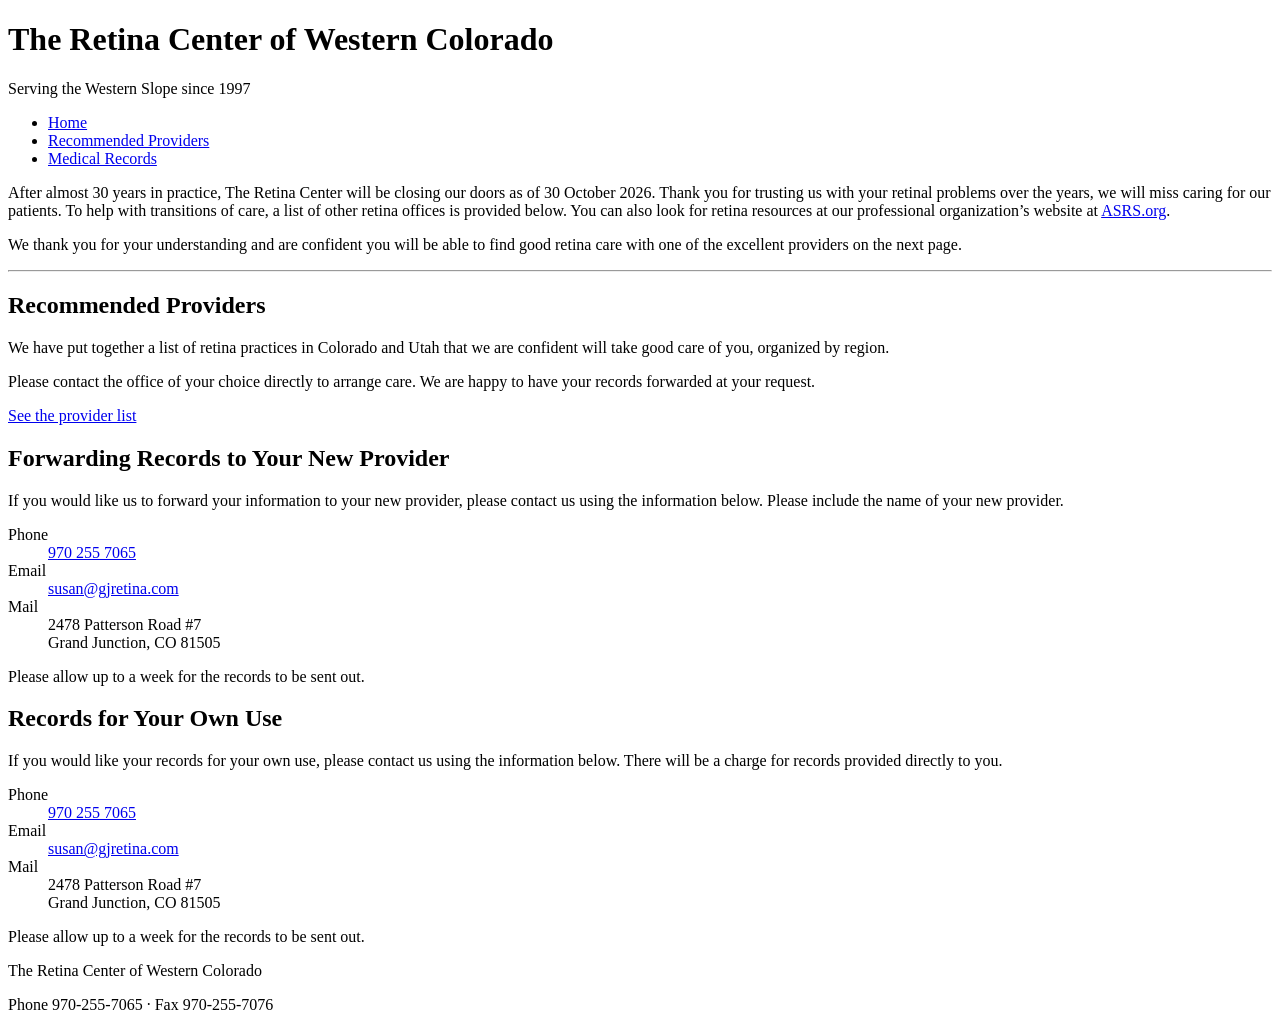
==== index.html @ fba472a3 "Merge branch 'ZingStudios:main' into main" ====
<!DOCTYPE html>
<html lang="en">
<head>
<meta charset="utf-8">
<meta name="viewport" content="width=device-width, initial-scale=1">
<title>The Retina Center of Western Colorado</title>
<meta name="description" content="The Retina Center of Western Colorado is closing. Information on recommended providers and obtaining your medical records.">
<link rel="icon" href="assets/favicon.png" sizes="192x192">
<link rel="stylesheet" href="assets/site.css">
</head>
<body>

<header class="banner" role="banner">
  <div class="banner-inner">
    <h1>The Retina Center of Western Colorado</h1>
    <p>Serving the Western Slope since 1997</p>
  </div>
</header>

<nav class="site-nav" aria-label="Main">
  <ul>
    <li><a href="index.html" aria-current="page">Home</a></li>
    <li><a href="providers.html">Recommended Providers</a></li>
    <li><a href="#records">Medical Records</a></li>
  </ul>
</nav>

<main>

  <div class="message">
    <p>After almost 30 years in practice, The Retina Center will be closing our doors as of 30 October 2026.  Thank you for trusting us with your retinal problems over the years, we will miss caring for our patients.  
To help with transitions of care, a list of other retina offices is provided below.  You can also look for retina resources at our professional organization&rsquo;s website at <a href="https://www.asrs.org">ASRS.org</a>.</p>
    <p>We thank you for your understanding and are confident you will be able to find good retina care with one of the excellent providers on the next page.</p>
  </div>

  <hr class="rule">

  <div class="cards">

    <section class="card" aria-labelledby="providers-heading">
      <h2 id="providers-heading">Recommended Providers</h2>
      <p>We have put together a list of retina practices in Colorado and Utah that we are confident will take good care of you, organized by region.</p>
      <p class="note">Please contact the office of your choice directly to arrange care. We are happy to have your records forwarded at your request.</p>
      <a class="button" href="providers.html">See the provider list</a>
    </section>

    <section class="card records" id="records" aria-labelledby="forward-heading">
      <h2 id="forward-heading">Forwarding Records to Your New Provider</h2>
      <p>If you would like us to forward your information to your new provider, please contact us using the information below. Please include the name of your new provider.</p>
      <dl class="contact">
        <dt>Phone</dt>
        <dd><a href="tel:+19702557065">970 255 7065</a></dd>

        <dt>Email</dt>
        <dd><a href="mailto:susan@gjretina.com">susan@gjretina.com</a></dd>

        <dt>Mail</dt>
        <dd>
          2478 Patterson Road #7<br>
          Grand Junction, CO 81505
        </dd>
      </dl>
      <p class="note">Please allow up to a week for the records to be sent out.</p>
    </section>

    <section class="card records" aria-labelledby="own-records-heading">
      <h2 id="own-records-heading">Records for Your Own Use</h2>
      <p>If you would like your records for your own use, please contact us using the information below. There will be a charge for records provided directly to you.</p>
      <dl class="contact">
        <dt>Phone</dt>
        <dd><a href="tel:+19702557065">970 255 7065</a></dd>

        <dt>Email</dt>
        <dd><a href="mailto:susan@gjretina.com">susan@gjretina.com</a></dd>

        <dt>Mail</dt>
        <dd>
          2478 Patterson Road #7<br>
          Grand Junction, CO 81505
        </dd>
      </dl>
      <p class="note">Please allow up to a week for the records to be sent out.</p>
    </section>

  </div>

</main>

<footer>
  <div class="footer-inner">
    <p>The Retina Center of Western Colorado</p>
    <p>Phone 970-255-7065 &middot; Fax 970-255-7076</p>
  </div>
</footer>

</body>
</html>
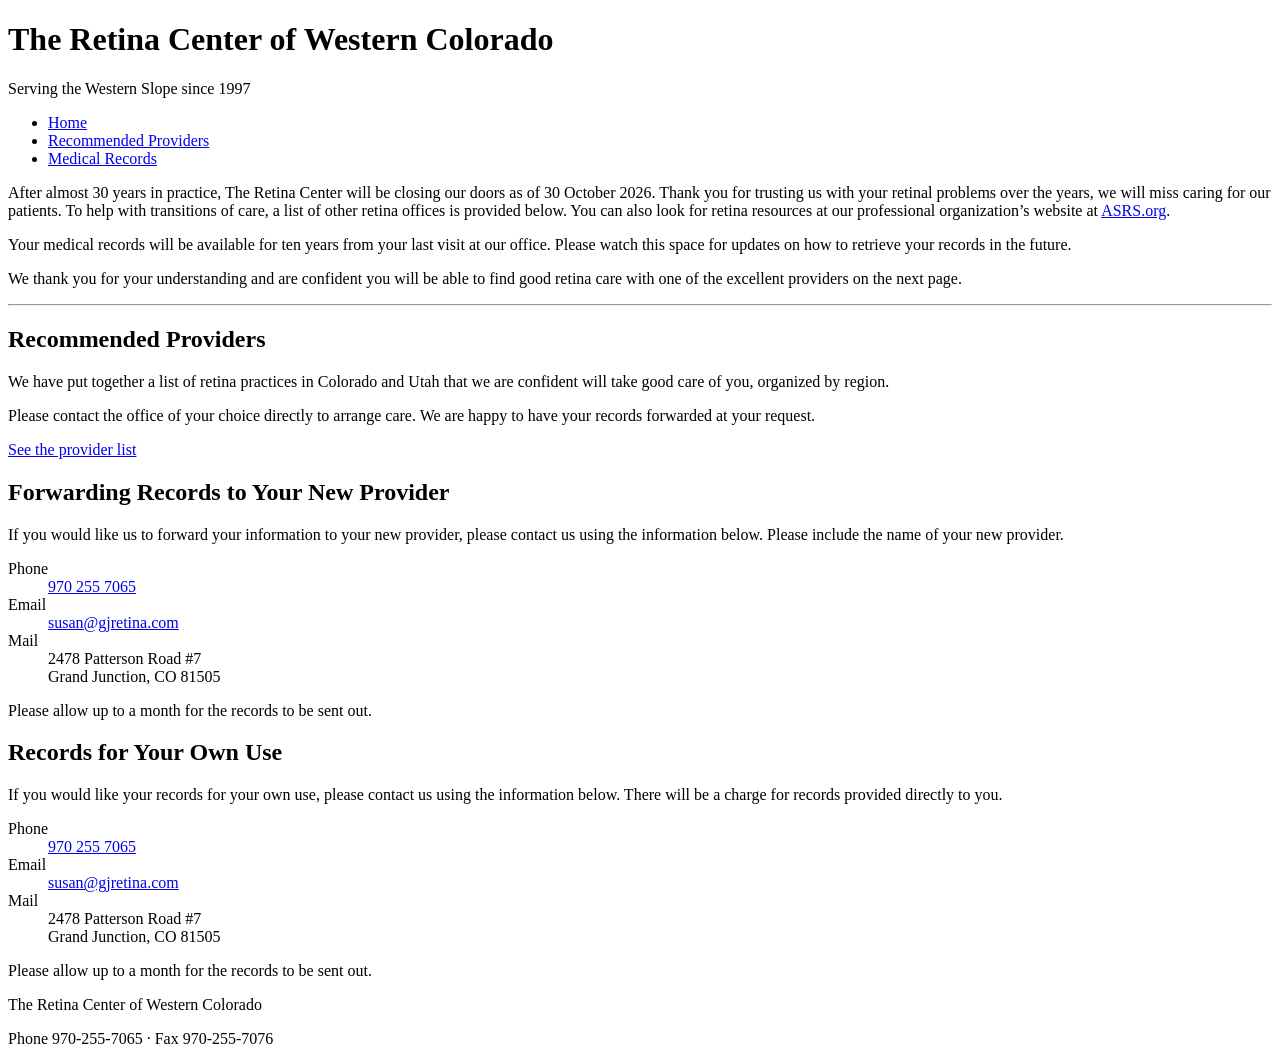
==== commit ca2d53d2: "Merge branch 'ZingStudios:main' into main" ====
--- a/index.html
+++ b/index.html
@@ -30,6 +30,7 @@
   <div class="message">
     <p>After almost 30 years in practice, The Retina Center will be closing our doors as of 30 October 2026.  Thank you for trusting us with your retinal problems over the years, we will miss caring for our patients.  
 To help with transitions of care, a list of other retina offices is provided below.  You can also look for retina resources at our professional organization&rsquo;s website at <a href="https://www.asrs.org">ASRS.org</a>.</p>
+    <p>Your medical records will be available for ten years from your last visit at our office.  Please watch this space for updates on how to retrieve your records in the future.</p>
     <p>We thank you for your understanding and are confident you will be able to find good retina care with one of the excellent providers on the next page.</p>
   </div>
 
@@ -60,7 +61,7 @@
           Grand Junction, CO 81505
         </dd>
       </dl>
-      <p class="note">Please allow up to a week for the records to be sent out.</p>
+      <p class="note">Please allow up to a month for the records to be sent out.</p>
     </section>
 
     <section class="card records" aria-labelledby="own-records-heading">
@@ -79,7 +80,7 @@
           Grand Junction, CO 81505
         </dd>
       </dl>
-      <p class="note">Please allow up to a week for the records to be sent out.</p>
+      <p class="note">Please allow up to a month for the records to be sent out.</p>
     </section>
 
   </div>
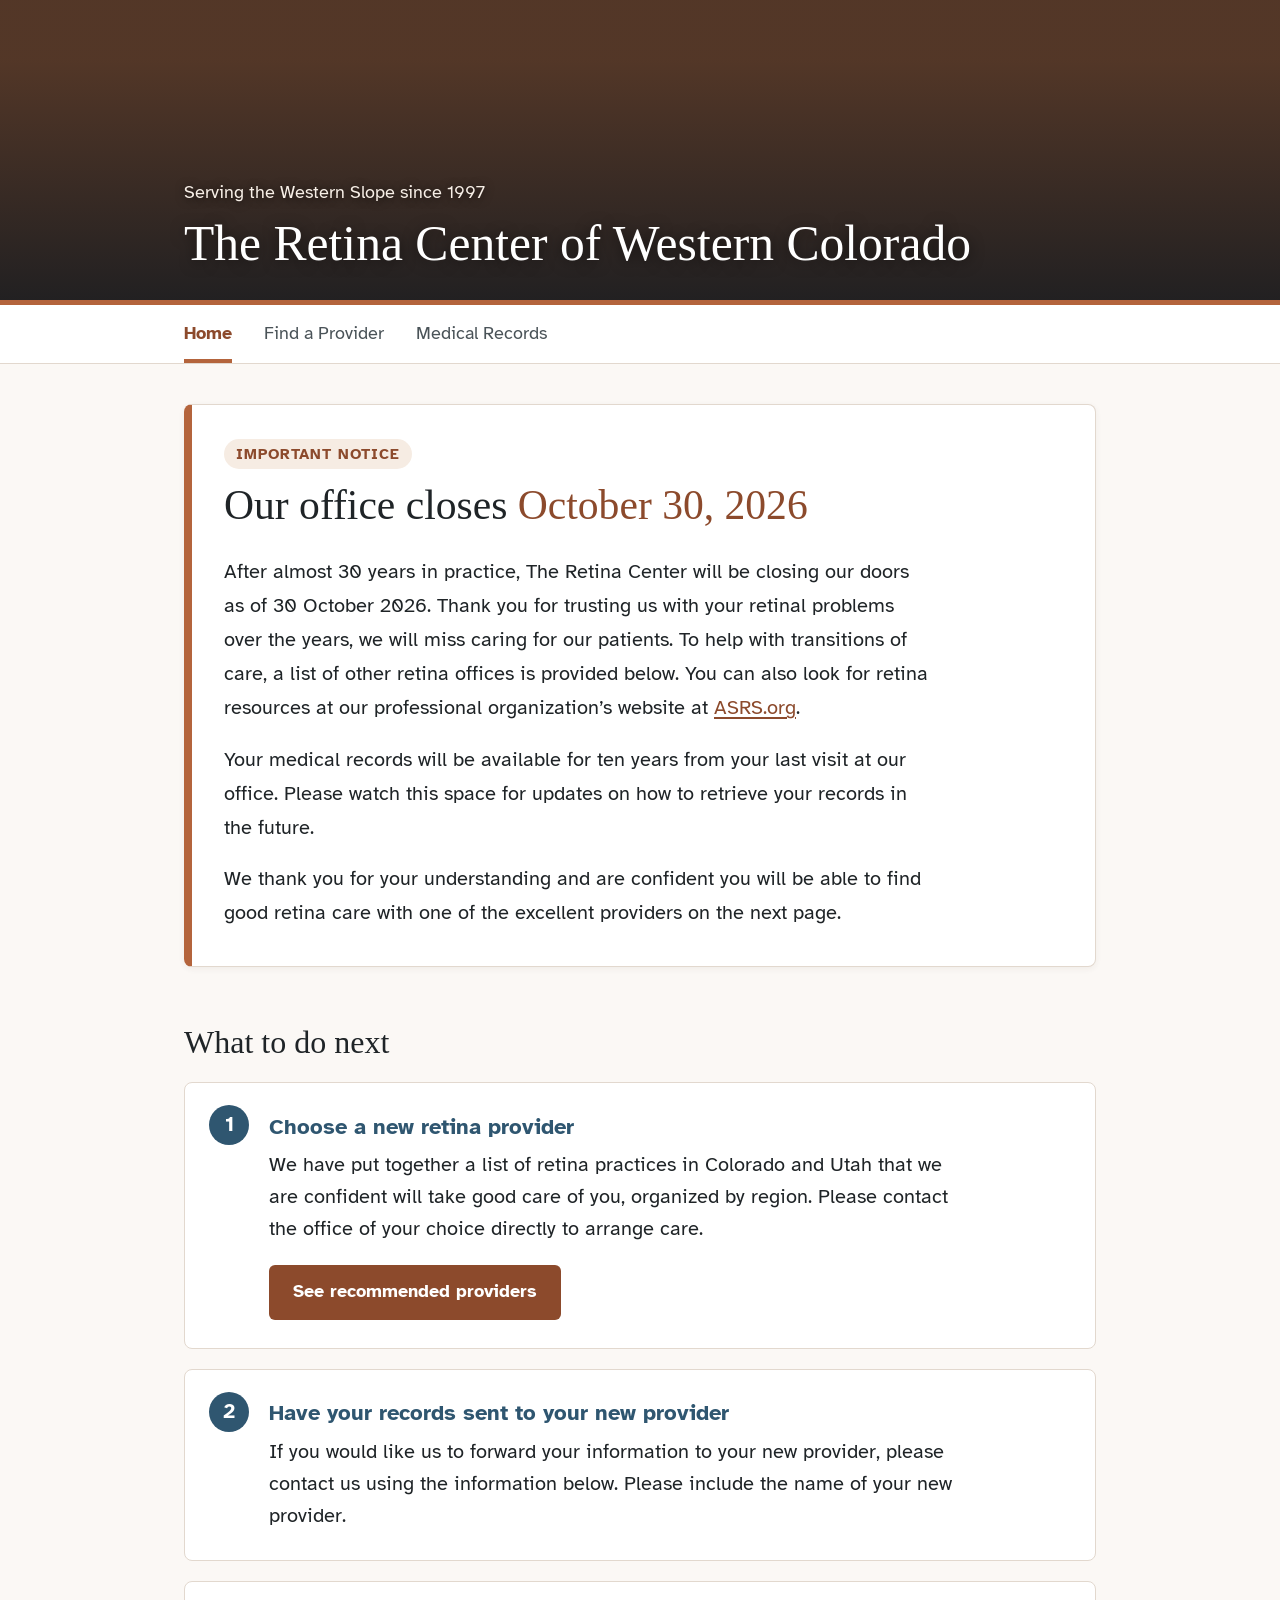
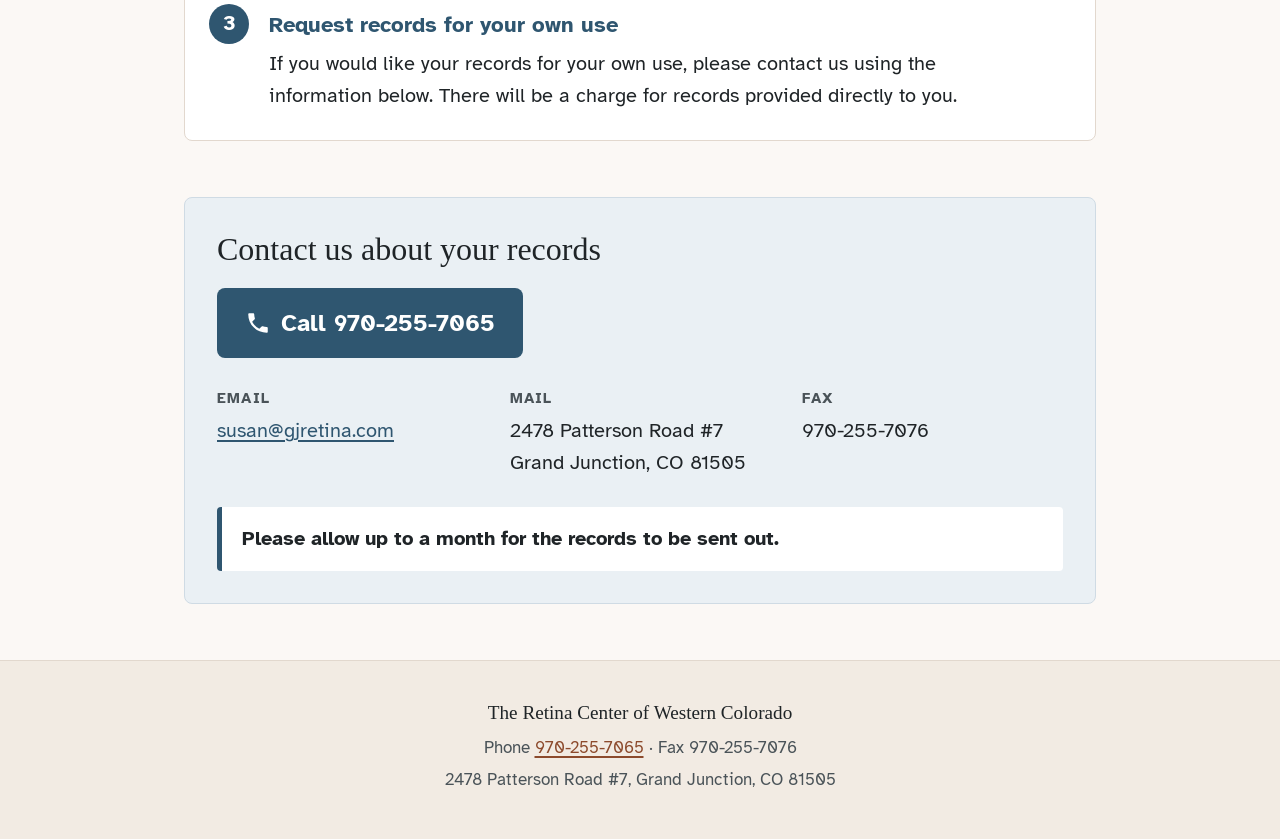
==== commit c44a6eb9: "Redesign site for low-vision readability and a clearer next-steps flow - Lead with the closing date " ====
--- a/index.html
+++ b/index.html
@@ -6,91 +6,95 @@
 <title>The Retina Center of Western Colorado</title>
 <meta name="description" content="The Retina Center of Western Colorado is closing. Information on recommended providers and obtaining your medical records.">
 <link rel="icon" href="assets/favicon.png" sizes="192x192">
+<link rel="preconnect" href="https://fonts.googleapis.com">
+<link rel="preconnect" href="https://fonts.gstatic.com" crossorigin>
+<link rel="stylesheet" href="https://fonts.googleapis.com/css2?family=Atkinson+Hyperlegible:ital,wght@0,400;0,700;1,400&display=swap">
 <link rel="stylesheet" href="assets/site.css">
 </head>
 <body>
 
+<a class="skip-link" href="#main">Skip to main content</a>
+
 <header class="banner" role="banner">
   <div class="banner-inner">
+    <p class="eyebrow">Serving the Western Slope since 1997</p>
     <h1>The Retina Center of Western Colorado</h1>
-    <p>Serving the Western Slope since 1997</p>
   </div>
 </header>
 
 <nav class="site-nav" aria-label="Main">
   <ul>
     <li><a href="index.html" aria-current="page">Home</a></li>
-    <li><a href="providers.html">Recommended Providers</a></li>
+    <li><a href="providers.html">Find a Provider</a></li>
     <li><a href="#records">Medical Records</a></li>
   </ul>
 </nav>
 
-<main>
+<main id="main">
 
-  <div class="message">
-    <p>After almost 30 years in practice, The Retina Center will be closing our doors as of 30 October 2026.  Thank you for trusting us with your retinal problems over the years, we will miss caring for our patients.  
-To help with transitions of care, a list of other retina offices is provided below.  You can also look for retina resources at our professional organization&rsquo;s website at <a href="https://www.asrs.org">ASRS.org</a>.</p>
-    <p>Your medical records will be available for ten years from your last visit at our office.  Please watch this space for updates on how to retrieve your records in the future.</p>
-    <p>We thank you for your understanding and are confident you will be able to find good retina care with one of the excellent providers on the next page.</p>
-  </div>
+  <section class="notice" aria-labelledby="notice-heading">
+    <p class="notice-label">Important notice</p>
+    <h2 id="notice-heading">Our office closes <time datetime="2026-10-30">October&nbsp;30, 2026</time></h2>
+    <div class="letter">
+      <p>After almost 30 years in practice, The Retina Center will be closing our doors as of 30 October 2026. Thank you for trusting us with your retinal problems over the years, we will miss caring for our patients. To help with transitions of care, a list of other retina offices is provided below. You can also look for retina resources at our professional organization&rsquo;s website at <a href="https://www.asrs.org">ASRS.org</a>.</p>
+      <p>Your medical records will be available for ten years from your last visit at our office. Please watch this space for updates on how to retrieve your records in the future.</p>
+      <p>We thank you for your understanding and are confident you will be able to find good retina care with one of the excellent providers on the next page.</p>
+    </div>
+  </section>
 
-  <hr class="rule">
+  <section class="next-steps" aria-labelledby="steps-heading">
+    <h2 id="steps-heading">What to do next</h2>
 
-  <div class="cards">
+    <ol class="steps">
+      <li class="step">
+        <h3>Choose a new retina provider</h3>
+        <p>We have put together a list of retina practices in Colorado and Utah that we are confident will take good care of you, organized by region. Please contact the office of your choice directly to arrange care.</p>
+        <a class="button" href="providers.html">See recommended providers</a>
+      </li>
+      <li class="step">
+        <h3>Have your records sent to your new provider</h3>
+        <p>If you would like us to forward your information to your new provider, please contact us using the information below. Please include the name of your new provider.</p>
+      </li>
+      <li class="step">
+        <h3>Request records for your own use</h3>
+        <p>If you would like your records for your own use, please contact us using the information below. There will be a charge for records provided directly to you.</p>
+      </li>
+    </ol>
+  </section>
 
-    <section class="card" aria-labelledby="providers-heading">
-      <h2 id="providers-heading">Recommended Providers</h2>
-      <p>We have put together a list of retina practices in Colorado and Utah that we are confident will take good care of you, organized by region.</p>
-      <p class="note">Please contact the office of your choice directly to arrange care. We are happy to have your records forwarded at your request.</p>
-      <a class="button" href="providers.html">See the provider list</a>
-    </section>
+  <section class="contact-panel" id="records" aria-labelledby="records-heading">
+    <h2 id="records-heading">Contact us about your records</h2>
 
-    <section class="card records" id="records" aria-labelledby="forward-heading">
-      <h2 id="forward-heading">Forwarding Records to Your New Provider</h2>
-      <p>If you would like us to forward your information to your new provider, please contact us using the information below. Please include the name of your new provider.</p>
-      <dl class="contact">
-        <dt>Phone</dt>
-        <dd><a href="tel:+19702557065">970 255 7065</a></dd>
+    <a class="call-button" href="tel:+19702557065">Call 970-255-7065</a>
 
+    <dl class="contact">
+      <div>
         <dt>Email</dt>
         <dd><a href="mailto:susan@gjretina.com">susan@gjretina.com</a></dd>
-
+      </div>
+      <div>
         <dt>Mail</dt>
         <dd>
           2478 Patterson Road #7<br>
           Grand Junction, CO 81505
         </dd>
-      </dl>
-      <p class="note">Please allow up to a month for the records to be sent out.</p>
-    </section>
+      </div>
+      <div>
+        <dt>Fax</dt>
+        <dd>970-255-7076</dd>
+      </div>
+    </dl>
 
-    <section class="card records" aria-labelledby="own-records-heading">
-      <h2 id="own-records-heading">Records for Your Own Use</h2>
-      <p>If you would like your records for your own use, please contact us using the information below. There will be a charge for records provided directly to you.</p>
-      <dl class="contact">
-        <dt>Phone</dt>
-        <dd><a href="tel:+19702557065">970 255 7065</a></dd>
-
-        <dt>Email</dt>
-        <dd><a href="mailto:susan@gjretina.com">susan@gjretina.com</a></dd>
-
-        <dt>Mail</dt>
-        <dd>
-          2478 Patterson Road #7<br>
-          Grand Junction, CO 81505
-        </dd>
-      </dl>
-      <p class="note">Please allow up to a month for the records to be sent out.</p>
-    </section>
-
-  </div>
+    <p class="callout">Please allow up to a month for the records to be sent out.</p>
+  </section>
 
 </main>
 
 <footer>
   <div class="footer-inner">
-    <p>The Retina Center of Western Colorado</p>
-    <p>Phone 970-255-7065 &middot; Fax 970-255-7076</p>
+    <p class="footer-name">The Retina Center of Western Colorado</p>
+    <p>Phone <a href="tel:+19702557065">970-255-7065</a> &middot; Fax 970-255-7076</p>
+    <p>2478 Patterson Road #7, Grand Junction, CO 81505</p>
   </div>
 </footer>
 
--- a/assets/site.css
+++ b/assets/site.css
@@ -0,0 +1,553 @@
+/*
+ * Many readers of this site have retinal disease, so legibility comes first:
+ * a low-vision typeface, a 20px base size, AA+ contrast everywhere, and
+ * large tap targets for every phone number.
+ */
+
+:root {
+  --sandstone: #b4643c;
+  --sandstone-dark: #8c4a2c;
+  --sandstone-tint: #f6ece3;
+  --sky: #2f5670;
+  --sky-tint: #eaf0f4;
+  --ink: #1f2427;
+  --muted: #4a5358;
+  --paper: #fbf8f5;
+  --card: #ffffff;
+  --line: #e2d8ce;
+  --focus: #1a5fb4;
+  --sans: "Atkinson Hyperlegible", -apple-system, BlinkMacSystemFont, "Segoe UI", Helvetica, Arial, sans-serif;
+  --serif: Georgia, "Iowan Old Style", "Times New Roman", serif;
+  --phone-icon: url("data:image/svg+xml,%3Csvg xmlns='http://www.w3.org/2000/svg' viewBox='0 0 24 24'%3E%3Cpath d='M6.6 10.8a15.1 15.1 0 0 0 6.6 6.6l2.2-2.2c.3-.3.7-.4 1-.2 1.1.4 2.3.6 3.6.6.6 0 1 .4 1 1V20c0 .6-.4 1-1 1A17 17 0 0 1 3 4c0-.6.4-1 1-1h3.5c.6 0 1 .4 1 1 0 1.3.2 2.5.6 3.6.1.3 0 .7-.2 1L6.6 10.8z'/%3E%3C/svg%3E");
+}
+
+* { box-sizing: border-box; }
+
+html { -webkit-text-size-adjust: 100%; scroll-behavior: smooth; }
+
+@media (prefers-reduced-motion: reduce) {
+  html { scroll-behavior: auto; }
+}
+
+body {
+  margin: 0;
+  background: var(--paper);
+  color: var(--ink);
+  font-family: var(--sans);
+  font-size: 1.25rem;
+  line-height: 1.6;
+}
+
+a {
+  color: var(--sandstone-dark);
+  text-decoration-thickness: 2px;
+  text-underline-offset: 3px;
+}
+
+a:hover { color: var(--ink); }
+
+:focus-visible {
+  outline: 3px solid var(--focus);
+  outline-offset: 3px;
+  border-radius: 2px;
+}
+
+.skip-link {
+  position: absolute;
+  left: 1rem;
+  top: -4rem;
+  z-index: 10;
+  padding: 0.75rem 1.25rem;
+  background: var(--ink);
+  color: #fff;
+  font-weight: 700;
+  border-radius: 0 0 6px 6px;
+}
+
+.skip-link:focus { top: 0; color: #fff; }
+
+/* ---------- Banner ---------- */
+
+.banner {
+  position: relative;
+  min-height: 300px;
+  display: flex;
+  align-items: flex-end;
+  background: #5a3a28 url("banner.jpg") center 60% / cover;
+}
+
+.banner.compact { min-height: 200px; }
+
+.banner::after {
+  content: "";
+  position: absolute;
+  inset: 0;
+  background: linear-gradient(to bottom, rgba(20, 26, 32, 0.1) 20%, rgba(20, 26, 32, 0.8) 100%);
+}
+
+.banner-inner {
+  position: relative;
+  z-index: 1;
+  width: 100%;
+  max-width: 960px;
+  margin: 0 auto;
+  padding: 2.5rem 1.5rem 1.75rem;
+  color: #fff;
+}
+
+.banner h1 {
+  margin: 0;
+  font-family: var(--serif);
+  font-size: clamp(2rem, 5vw, 3.1rem);
+  font-weight: normal;
+  line-height: 1.15;
+  text-shadow: 0 2px 14px rgba(0, 0, 0, 0.55);
+}
+
+.eyebrow {
+  margin: 0 0 0.5rem;
+  font-size: clamp(1rem, 2.4vw, 1.15rem);
+  color: #f7efe7;
+  text-shadow: 0 1px 10px rgba(0, 0, 0, 0.7);
+}
+
+.eyebrow a {
+  color: inherit;
+  text-decoration: none;
+}
+
+.eyebrow a:hover { text-decoration: underline; }
+
+/* ---------- Nav ---------- */
+
+.site-nav {
+  background: #fff;
+  border-top: 5px solid var(--sandstone);
+  border-bottom: 1px solid var(--line);
+}
+
+.site-nav ul {
+  max-width: 960px;
+  margin: 0 auto;
+  padding: 0 1.5rem;
+  list-style: none;
+  display: flex;
+  flex-wrap: wrap;
+  gap: 0 2rem;
+}
+
+.site-nav a {
+  display: inline-block;
+  padding: 0.9rem 0 0.7rem;
+  color: var(--muted);
+  font-size: 1.1rem;
+  text-decoration: none;
+  border-bottom: 4px solid transparent;
+}
+
+.site-nav a:hover { color: var(--sandstone-dark); }
+
+.site-nav a[aria-current="page"] {
+  color: var(--sandstone-dark);
+  font-weight: 700;
+  border-bottom-color: var(--sandstone);
+}
+
+/* ---------- Layout ---------- */
+
+main {
+  max-width: 960px;
+  margin: 0 auto;
+  padding: 2.5rem 1.5rem 3.5rem;
+}
+
+main > section + section { margin-top: 3.5rem; }
+
+h2 {
+  margin: 0 0 1.25rem;
+  font-family: var(--serif);
+  font-size: clamp(1.6rem, 3.6vw, 2rem);
+  font-weight: normal;
+  line-height: 1.2;
+  color: var(--ink);
+}
+
+/* ---------- Closing notice ---------- */
+
+.notice {
+  background: var(--card);
+  border: 1px solid var(--line);
+  border-left: 8px solid var(--sandstone);
+  border-radius: 8px;
+  padding: 2rem 2rem 2.25rem;
+  box-shadow: 0 2px 6px rgba(60, 45, 35, 0.06);
+}
+
+.notice-label {
+  display: inline-block;
+  margin: 0 0 0.75rem;
+  padding: 0.2rem 0.75rem;
+  background: var(--sandstone-tint);
+  color: var(--sandstone-dark);
+  font-size: 0.95rem;
+  font-weight: 700;
+  letter-spacing: 0.06em;
+  text-transform: uppercase;
+  border-radius: 999px;
+}
+
+.notice h2 {
+  font-size: clamp(1.9rem, 5vw, 2.6rem);
+  margin-bottom: 1.5rem;
+}
+
+.notice time {
+  color: var(--sandstone-dark);
+  white-space: nowrap;
+}
+
+.letter {
+  max-width: 44rem;
+  font-size: 1.25rem;
+  line-height: 1.7;
+}
+
+.letter p { margin: 0 0 1.1rem; }
+
+.letter p:last-child { margin-bottom: 0; }
+
+/* ---------- Next steps ---------- */
+
+.steps {
+  list-style: none;
+  margin: 0;
+  padding: 0;
+  counter-reset: step;
+  display: grid;
+  gap: 1.25rem;
+}
+
+.step {
+  position: relative;
+  counter-increment: step;
+  background: var(--card);
+  border: 1px solid var(--line);
+  border-radius: 8px;
+  padding: 1.5rem 1.75rem 1.75rem 5.25rem;
+}
+
+.step::before {
+  content: counter(step);
+  position: absolute;
+  left: 1.5rem;
+  top: 1.4rem;
+  width: 2.5rem;
+  height: 2.5rem;
+  display: grid;
+  place-items: center;
+  background: var(--sky);
+  color: #fff;
+  font-size: 1.3rem;
+  font-weight: 700;
+  border-radius: 50%;
+}
+
+.step h3 {
+  margin: 0.3rem 0 0.5rem;
+  font-size: 1.4rem;
+  line-height: 1.3;
+  color: var(--sky);
+}
+
+.step p {
+  margin: 0;
+  max-width: 44rem;
+}
+
+.button {
+  display: inline-block;
+  margin-top: 1.25rem;
+  padding: 0.8rem 1.5rem;
+  background: var(--sandstone-dark);
+  color: #fff;
+  font-size: 1.15rem;
+  font-weight: 700;
+  text-decoration: none;
+  border-radius: 6px;
+}
+
+.button:hover {
+  background: var(--ink);
+  color: #fff;
+}
+
+/* ---------- Contact panel ---------- */
+
+.contact-panel {
+  background: var(--sky-tint);
+  border: 1px solid #cfdbe4;
+  border-radius: 8px;
+  padding: 2rem;
+  scroll-margin-top: 1rem;
+}
+
+.call-button,
+.phone {
+  display: inline-flex;
+  align-items: center;
+  gap: 0.6rem;
+  font-weight: 700;
+  text-decoration: none;
+  white-space: nowrap;
+}
+
+.call-button::before,
+.phone::before {
+  content: "";
+  flex: none;
+  width: 1.1em;
+  height: 1.1em;
+  background: currentColor;
+  -webkit-mask: var(--phone-icon) center / contain no-repeat;
+  mask: var(--phone-icon) center / contain no-repeat;
+}
+
+.call-button {
+  padding: 1rem 1.75rem;
+  background: var(--sky);
+  color: #fff;
+  font-size: 1.5rem;
+  border-radius: 8px;
+}
+
+.call-button:hover { background: var(--ink); color: #fff; }
+
+.contact {
+  display: grid;
+  grid-template-columns: repeat(auto-fit, minmax(14rem, 1fr));
+  gap: 1.25rem 2rem;
+  margin: 1.75rem 0 0;
+}
+
+.contact dt {
+  font-size: 0.95rem;
+  font-weight: 700;
+  letter-spacing: 0.08em;
+  text-transform: uppercase;
+  color: var(--muted);
+}
+
+.contact dd {
+  margin: 0.25rem 0 0;
+  overflow-wrap: anywhere;
+}
+
+.contact a { color: var(--sky); }
+
+.callout {
+  margin: 1.75rem 0 0;
+  padding: 1rem 1.25rem;
+  background: #fff;
+  border-left: 5px solid var(--sky);
+  border-radius: 4px;
+  font-weight: 700;
+}
+
+/* ---------- Providers page ---------- */
+
+main.wide { max-width: 1040px; }
+
+.intro {
+  max-width: 44rem;
+  margin: 0 0 2rem;
+  font-size: 1.3rem;
+  line-height: 1.7;
+}
+
+.intro p { margin: 0; }
+
+.jump {
+  background: var(--card);
+  border: 1px solid var(--line);
+  border-radius: 8px;
+  padding: 1.25rem 1.5rem 1.5rem;
+  margin: 0 0 3rem;
+}
+
+.jump-label {
+  margin: 0.75rem 0 0.5rem;
+  font-size: 0.95rem;
+  font-weight: 700;
+  letter-spacing: 0.08em;
+  text-transform: uppercase;
+  color: var(--muted);
+}
+
+.jump-label:first-child { margin-top: 0; }
+
+.jump ul {
+  list-style: none;
+  margin: 0;
+  padding: 0;
+  display: flex;
+  flex-wrap: wrap;
+  gap: 0.6rem;
+}
+
+.jump a {
+  display: inline-block;
+  padding: 0.45rem 1rem;
+  background: var(--sandstone-tint);
+  color: var(--sandstone-dark);
+  font-size: 1.05rem;
+  text-decoration: none;
+  border-radius: 999px;
+}
+
+.jump a:hover { background: var(--sandstone-dark); color: #fff; }
+
+.provider-region { margin: 0 0 3.5rem; }
+
+.provider-region h2 {
+  padding-bottom: 0.6rem;
+  border-bottom: 3px solid var(--sandstone);
+  margin-bottom: 1.75rem;
+}
+
+.city-group {
+  margin: 0 0 2.25rem;
+  scroll-margin-top: 1rem;
+}
+
+.city-group h3 {
+  margin: 0 0 0.75rem;
+  font-size: 1.35rem;
+  color: var(--sky);
+}
+
+.group-note {
+  display: inline-block;
+  margin: 0 0 0.85rem;
+  padding: 0.3rem 0.85rem;
+  background: #fff4d6;
+  border: 1px solid #e8d18f;
+  border-radius: 4px;
+  font-size: 1.05rem;
+  color: #5c4a12;
+}
+
+.practice-list {
+  list-style: none;
+  margin: 0;
+  padding: 0;
+  background: var(--card);
+  border: 1px solid var(--line);
+  border-radius: 8px;
+}
+
+.practice-list li {
+  display: flex;
+  flex-wrap: wrap;
+  align-items: center;
+  justify-content: space-between;
+  gap: 0.75rem 1.5rem;
+  padding: 1rem 1.25rem;
+}
+
+.practice-list li + li { border-top: 1px solid var(--line); }
+
+.practice { flex: 1 1 18rem; }
+
+.practice .name {
+  display: block;
+  font-size: 1.25rem;
+  font-weight: 700;
+  line-height: 1.3;
+}
+
+.entry-note {
+  display: block;
+  margin-top: 0.3rem;
+  font-size: 1.05rem;
+  color: var(--muted);
+  font-style: italic;
+}
+
+.phone {
+  padding: 0.6rem 1.1rem;
+  background: var(--sandstone-tint);
+  color: var(--sandstone-dark);
+  font-size: 1.15rem;
+  border-radius: 6px;
+}
+
+.phone:hover { background: var(--sandstone-dark); color: #fff; }
+
+.disclaimer {
+  margin: 0 0 1.5rem;
+  padding-top: 1.5rem;
+  border-top: 1px solid var(--line);
+  font-size: 1.05rem;
+  color: var(--muted);
+}
+
+.back { margin: 0; }
+
+/* ---------- Footer ---------- */
+
+footer {
+  border-top: 1px solid var(--line);
+  background: #f2ebe3;
+}
+
+.footer-inner {
+  max-width: 960px;
+  margin: 0 auto;
+  padding: 2rem 1.5rem 2.5rem;
+  font-size: 1.05rem;
+  color: var(--muted);
+  text-align: center;
+}
+
+.footer-inner p { margin: 0.35rem 0; }
+
+.footer-name {
+  font-family: var(--serif);
+  font-size: 1.2rem;
+  color: var(--ink);
+}
+
+/* ---------- Small screens ---------- */
+
+@media (max-width: 600px) {
+  body { font-size: 1.15rem; }
+  .banner { min-height: 220px; }
+  .banner.compact { min-height: 160px; }
+  .banner-inner { padding: 2rem 1rem 1.25rem; }
+  .site-nav ul { padding: 0 1rem; gap: 0 1.25rem; }
+  .site-nav a { font-size: 1rem; }
+  main { padding: 1.75rem 1rem 2.5rem; }
+  .notice, .contact-panel { padding: 1.5rem 1.25rem; }
+  .step { padding: 1.25rem 1.25rem 1.5rem 4.25rem; }
+  .step::before { left: 1rem; top: 1.15rem; width: 2.25rem; height: 2.25rem; }
+  .call-button { display: flex; justify-content: center; font-size: 1.3rem; }
+  .practice-list li { padding: 1rem; }
+  .phone { width: 100%; justify-content: center; }
+}
+
+/* ---------- Print: a clean copy of the provider list ---------- */
+
+@media print {
+  body { background: #fff; font-size: 12pt; }
+  .skip-link, .site-nav, .jump, .back, .button { display: none; }
+  .banner { min-height: 0; background: none; color: #000; }
+  .banner::after { display: none; }
+  .banner-inner { color: #000; padding: 0 0 1rem; }
+  .banner h1, .eyebrow { color: #000; text-shadow: none; }
+  main { padding: 0; }
+  .notice, .step, .contact-panel, .practice-list { box-shadow: none; border-color: #999; }
+  .city-group { break-inside: avoid; }
+  .phone, .call-button { background: none; color: #000; padding: 0; }
+  .phone::before, .call-button::before { display: none; }
+  a { color: #000; text-decoration: none; }
+}
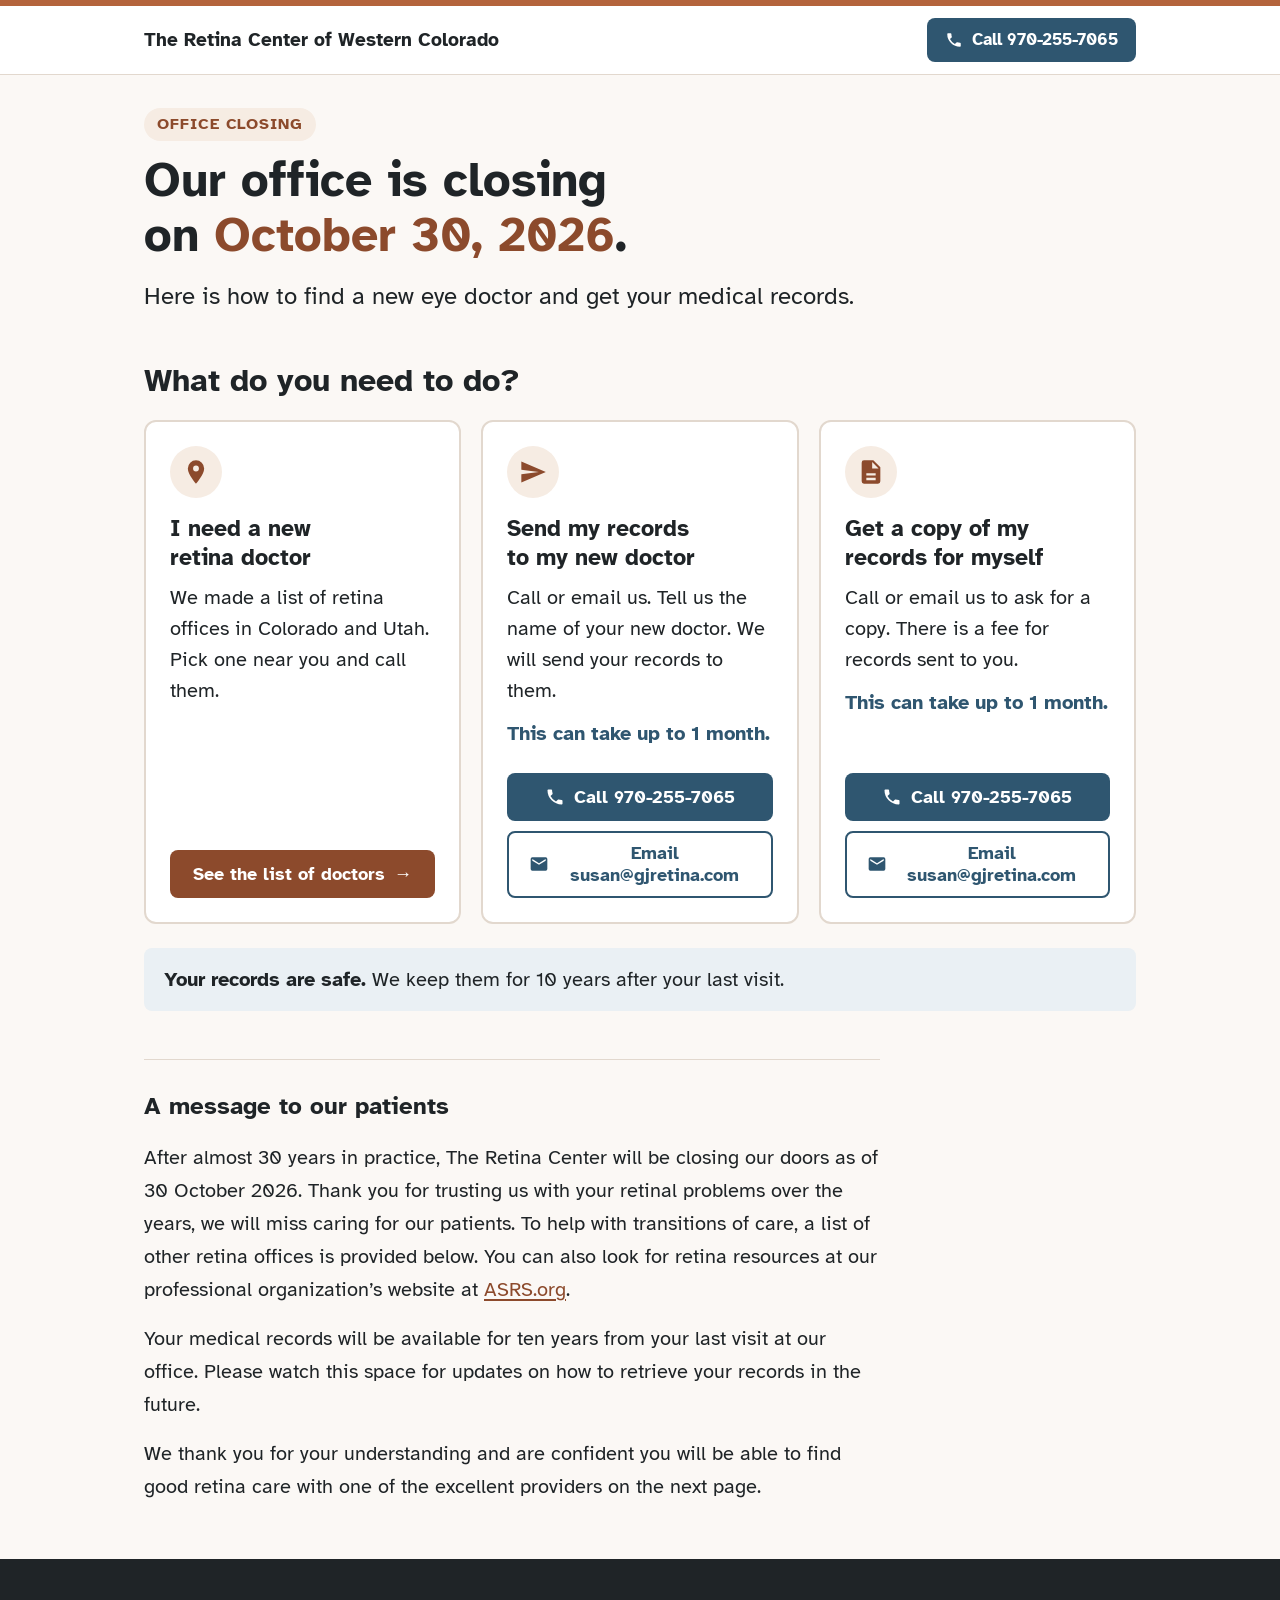
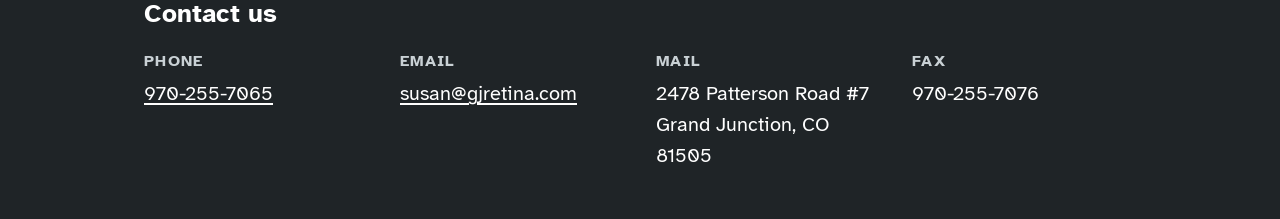
==== commit d2c787ae: "Simplify site for plain-language reading and fewer steps - Replace the photo banner with a slim head" ====
--- a/index.html
+++ b/index.html
@@ -4,7 +4,7 @@
 <meta charset="utf-8">
 <meta name="viewport" content="width=device-width, initial-scale=1">
 <title>The Retina Center of Western Colorado</title>
-<meta name="description" content="The Retina Center of Western Colorado is closing. Information on recommended providers and obtaining your medical records.">
+<meta name="description" content="The Retina Center of Western Colorado is closing on October 30, 2026. Find a new retina doctor and get your medical records.">
 <link rel="icon" href="assets/favicon.png" sizes="192x192">
 <link rel="preconnect" href="https://fonts.googleapis.com">
 <link rel="preconnect" href="https://fonts.gstatic.com" crossorigin>
@@ -15,86 +15,98 @@
 
 <a class="skip-link" href="#main">Skip to main content</a>
 
-<header class="banner" role="banner">
-  <div class="banner-inner">
-    <p class="eyebrow">Serving the Western Slope since 1997</p>
-    <h1>The Retina Center of Western Colorado</h1>
+<header class="site-header">
+  <div class="header-inner">
+    <a class="site-name" href="index.html">The Retina Center of Western&nbsp;Colorado</a>
+    <a class="btn btn-call btn-small" href="tel:+19702557065">Call 970-255-7065</a>
   </div>
 </header>
 
-<nav class="site-nav" aria-label="Main">
-  <ul>
-    <li><a href="index.html" aria-current="page">Home</a></li>
-    <li><a href="providers.html">Find a Provider</a></li>
-    <li><a href="#records">Medical Records</a></li>
-  </ul>
-</nav>
-
 <main id="main">
 
-  <section class="notice" aria-labelledby="notice-heading">
-    <p class="notice-label">Important notice</p>
-    <h2 id="notice-heading">Our office closes <time datetime="2026-10-30">October&nbsp;30, 2026</time></h2>
-    <div class="letter">
-      <p>After almost 30 years in practice, The Retina Center will be closing our doors as of 30 October 2026. Thank you for trusting us with your retinal problems over the years, we will miss caring for our patients. To help with transitions of care, a list of other retina offices is provided below. You can also look for retina resources at our professional organization&rsquo;s website at <a href="https://www.asrs.org">ASRS.org</a>.</p>
-      <p>Your medical records will be available for ten years from your last visit at our office. Please watch this space for updates on how to retrieve your records in the future.</p>
-      <p>We thank you for your understanding and are confident you will be able to find good retina care with one of the excellent providers on the next page.</p>
-    </div>
+  <section class="hero" aria-labelledby="hero-heading">
+    <p class="tag">Office closing</p>
+    <h1 id="hero-heading">Our office is closing on <span class="date">October&nbsp;30, 2026</span>.</h1>
+    <p class="lede">Here is how to find a new eye doctor and get your medical records.</p>
   </section>
 
-  <section class="next-steps" aria-labelledby="steps-heading">
-    <h2 id="steps-heading">What to do next</h2>
+  <section aria-labelledby="tasks-heading">
+    <h2 id="tasks-heading">What do you need to do?</h2>
 
-    <ol class="steps">
-      <li class="step">
-        <h3>Choose a new retina provider</h3>
-        <p>We have put together a list of retina practices in Colorado and Utah that we are confident will take good care of you, organized by region. Please contact the office of your choice directly to arrange care.</p>
-        <a class="button" href="providers.html">See recommended providers</a>
-      </li>
-      <li class="step">
-        <h3>Have your records sent to your new provider</h3>
-        <p>If you would like us to forward your information to your new provider, please contact us using the information below. Please include the name of your new provider.</p>
-      </li>
-      <li class="step">
-        <h3>Request records for your own use</h3>
-        <p>If you would like your records for your own use, please contact us using the information below. There will be a charge for records provided directly to you.</p>
-      </li>
-    </ol>
+    <div class="tiles">
+
+      <article class="tile">
+        <div class="tile-icon" aria-hidden="true">
+          <svg viewBox="0 0 24 24"><path d="M12 2a7 7 0 0 0-7 7c0 5.2 7 13 7 13s7-7.8 7-13a7 7 0 0 0-7-7zm0 9.5A2.5 2.5 0 1 1 12 6.5a2.5 2.5 0 0 1 0 5z"/></svg>
+        </div>
+        <h3>I need a new retina doctor</h3>
+        <p>We made a list of retina offices in Colorado and Utah. Pick one near you and call them.</p>
+        <div class="tile-actions">
+          <a class="btn btn-primary" href="providers.html">See the list of doctors</a>
+        </div>
+      </article>
+
+      <article class="tile">
+        <div class="tile-icon" aria-hidden="true">
+          <svg viewBox="0 0 24 24"><path d="M2 21l21-9L2 3v7l15 2-15 2z"/></svg>
+        </div>
+        <h3>Send my records to my new doctor</h3>
+        <p>Call or email us. Tell us the name of your new doctor. We will send your records to them.</p>
+        <p class="tile-note">This can take up to 1&nbsp;month.</p>
+        <div class="tile-actions">
+          <a class="btn btn-call" href="tel:+19702557065">Call 970-255-7065</a>
+          <a class="btn btn-email" href="mailto:susan@gjretina.com">Email susan@gjretina.com</a>
+        </div>
+      </article>
+
+      <article class="tile">
+        <div class="tile-icon" aria-hidden="true">
+          <svg viewBox="0 0 24 24"><path d="M14 2H6a2 2 0 0 0-2 2v16a2 2 0 0 0 2 2h12a2 2 0 0 0 2-2V8zm-1 7V3.5L18.5 9zM8 13h8v2H8zm0 4h8v2H8z"/></svg>
+        </div>
+        <h3>Get a copy of my records for myself</h3>
+        <p>Call or email us to ask for a copy. There is a fee for records sent to you.</p>
+        <p class="tile-note">This can take up to 1&nbsp;month.</p>
+        <div class="tile-actions">
+          <a class="btn btn-call" href="tel:+19702557065">Call 970-255-7065</a>
+          <a class="btn btn-email" href="mailto:susan@gjretina.com">Email susan@gjretina.com</a>
+        </div>
+      </article>
+
+    </div>
+
+    <p class="records-fact"><strong>Your records are safe.</strong> We keep them for 10 years after your last visit.</p>
   </section>
 
-  <section class="contact-panel" id="records" aria-labelledby="records-heading">
-    <h2 id="records-heading">Contact us about your records</h2>
+  <section class="letter" aria-labelledby="letter-heading">
+    <h2 id="letter-heading">A message to our patients</h2>
+    <p>After almost 30 years in practice, The Retina Center will be closing our doors as of 30 October 2026. Thank you for trusting us with your retinal problems over the years, we will miss caring for our patients. To help with transitions of care, a list of other retina offices is provided below. You can also look for retina resources at our professional organization&rsquo;s website at <a href="https://www.asrs.org">ASRS.org</a>.</p>
+    <p>Your medical records will be available for ten years from your last visit at our office. Please watch this space for updates on how to retrieve your records in the future.</p>
+    <p>We thank you for your understanding and are confident you will be able to find good retina care with one of the excellent providers on the next page.</p>
+  </section>
 
-    <a class="call-button" href="tel:+19702557065">Call 970-255-7065</a>
+</main>
 
+<footer class="site-footer" id="contact">
+  <div class="footer-inner">
+    <h2>Contact us</h2>
     <dl class="contact">
+      <div>
+        <dt>Phone</dt>
+        <dd><a href="tel:+19702557065">970-255-7065</a></dd>
+      </div>
       <div>
         <dt>Email</dt>
         <dd><a href="mailto:susan@gjretina.com">susan@gjretina.com</a></dd>
       </div>
       <div>
         <dt>Mail</dt>
-        <dd>
-          2478 Patterson Road #7<br>
-          Grand Junction, CO 81505
-        </dd>
+        <dd>2478 Patterson Road #7<br>Grand Junction, CO 81505</dd>
       </div>
       <div>
         <dt>Fax</dt>
         <dd>970-255-7076</dd>
       </div>
     </dl>
-
-    <p class="callout">Please allow up to a month for the records to be sent out.</p>
-  </section>
-
-</main>
-
-<footer>
-  <div class="footer-inner">
-    <p class="footer-name">The Retina Center of Western Colorado</p>
-    <p>Phone <a href="tel:+19702557065">970-255-7065</a> &middot; Fax 970-255-7076</p>
-    <p>2478 Patterson Road #7, Grand Junction, CO 81505</p>
   </div>
 </footer>
 
--- a/assets/site.css
+++ b/assets/site.css
@@ -17,8 +17,8 @@
   --line: #e2d8ce;
   --focus: #1a5fb4;
   --sans: "Atkinson Hyperlegible", -apple-system, BlinkMacSystemFont, "Segoe UI", Helvetica, Arial, sans-serif;
-  --serif: Georgia, "Iowan Old Style", "Times New Roman", serif;
-  --phone-icon: url("data:image/svg+xml,%3Csvg xmlns='http://www.w3.org/2000/svg' viewBox='0 0 24 24'%3E%3Cpath d='M6.6 10.8a15.1 15.1 0 0 0 6.6 6.6l2.2-2.2c.3-.3.7-.4 1-.2 1.1.4 2.3.6 3.6.6.6 0 1 .4 1 1V20c0 .6-.4 1-1 1A17 17 0 0 1 3 4c0-.6.4-1 1-1h3.5c.6 0 1 .4 1 1 0 1.3.2 2.5.6 3.6.1.3 0 .7-.2 1L6.6 10.8z'/%3E%3C/svg%3E");
+  --icon-phone: url("data:image/svg+xml,%3Csvg xmlns='http://www.w3.org/2000/svg' viewBox='0 0 24 24'%3E%3Cpath d='M6.6 10.8a15.1 15.1 0 0 0 6.6 6.6l2.2-2.2c.3-.3.7-.4 1-.2 1.1.4 2.3.6 3.6.6.6 0 1 .4 1 1V20c0 .6-.4 1-1 1A17 17 0 0 1 3 4c0-.6.4-1 1-1h3.5c.6 0 1 .4 1 1 0 1.3.2 2.5.6 3.6.1.3 0 .7-.2 1L6.6 10.8z'/%3E%3C/svg%3E");
+  --icon-mail: url("data:image/svg+xml,%3Csvg xmlns='http://www.w3.org/2000/svg' viewBox='0 0 24 24'%3E%3Cpath d='M20 4H4a2 2 0 0 0-2 2v12a2 2 0 0 0 2 2h16a2 2 0 0 0 2-2V6a2 2 0 0 0-2-2zm0 4-8 5-8-5V6l8 5 8-5z'/%3E%3C/svg%3E");
 }
 
 * { box-sizing: border-box; }
@@ -35,8 +35,10 @@
   color: var(--ink);
   font-family: var(--sans);
   font-size: 1.25rem;
-  line-height: 1.6;
-}
+  line-height: 1.55;
+}
+
+h1, h2, h3 { text-wrap: balance; }
 
 a {
   color: var(--sandstone-dark);
@@ -66,374 +68,300 @@
 
 .skip-link:focus { top: 0; color: #fff; }
 
-/* ---------- Banner ---------- */
-
-.banner {
-  position: relative;
-  min-height: 300px;
-  display: flex;
-  align-items: flex-end;
-  background: #5a3a28 url("banner.jpg") center 60% / cover;
-}
-
-.banner.compact { min-height: 200px; }
-
-.banner::after {
-  content: "";
-  position: absolute;
-  inset: 0;
-  background: linear-gradient(to bottom, rgba(20, 26, 32, 0.1) 20%, rgba(20, 26, 32, 0.8) 100%);
-}
-
-.banner-inner {
-  position: relative;
-  z-index: 1;
-  width: 100%;
-  max-width: 960px;
-  margin: 0 auto;
-  padding: 2.5rem 1.5rem 1.75rem;
-  color: #fff;
-}
-
-.banner h1 {
-  margin: 0;
-  font-family: var(--serif);
-  font-size: clamp(2rem, 5vw, 3.1rem);
-  font-weight: normal;
-  line-height: 1.15;
-  text-shadow: 0 2px 14px rgba(0, 0, 0, 0.55);
-}
-
-.eyebrow {
-  margin: 0 0 0.5rem;
-  font-size: clamp(1rem, 2.4vw, 1.15rem);
-  color: #f7efe7;
-  text-shadow: 0 1px 10px rgba(0, 0, 0, 0.7);
-}
-
-.eyebrow a {
-  color: inherit;
-  text-decoration: none;
-}
-
-.eyebrow a:hover { text-decoration: underline; }
-
-/* ---------- Nav ---------- */
-
-.site-nav {
-  background: #fff;
-  border-top: 5px solid var(--sandstone);
-  border-bottom: 1px solid var(--line);
-}
-
-.site-nav ul {
-  max-width: 960px;
-  margin: 0 auto;
-  padding: 0 1.5rem;
-  list-style: none;
-  display: flex;
-  flex-wrap: wrap;
-  gap: 0 2rem;
-}
-
-.site-nav a {
-  display: inline-block;
-  padding: 0.9rem 0 0.7rem;
-  color: var(--muted);
-  font-size: 1.1rem;
-  text-decoration: none;
-  border-bottom: 4px solid transparent;
-}
-
-.site-nav a:hover { color: var(--sandstone-dark); }
-
-.site-nav a[aria-current="page"] {
-  color: var(--sandstone-dark);
-  font-weight: 700;
-  border-bottom-color: var(--sandstone);
-}
-
-/* ---------- Layout ---------- */
-
-main {
-  max-width: 960px;
-  margin: 0 auto;
-  padding: 2.5rem 1.5rem 3.5rem;
-}
-
-main > section + section { margin-top: 3.5rem; }
-
-h2 {
-  margin: 0 0 1.25rem;
-  font-family: var(--serif);
-  font-size: clamp(1.6rem, 3.6vw, 2rem);
-  font-weight: normal;
-  line-height: 1.2;
-  color: var(--ink);
-}
-
-/* ---------- Closing notice ---------- */
-
-.notice {
-  background: var(--card);
-  border: 1px solid var(--line);
-  border-left: 8px solid var(--sandstone);
-  border-radius: 8px;
-  padding: 2rem 2rem 2.25rem;
-  box-shadow: 0 2px 6px rgba(60, 45, 35, 0.06);
-}
-
-.notice-label {
-  display: inline-block;
-  margin: 0 0 0.75rem;
-  padding: 0.2rem 0.75rem;
-  background: var(--sandstone-tint);
-  color: var(--sandstone-dark);
-  font-size: 0.95rem;
-  font-weight: 700;
-  letter-spacing: 0.06em;
-  text-transform: uppercase;
-  border-radius: 999px;
-}
-
-.notice h2 {
-  font-size: clamp(1.9rem, 5vw, 2.6rem);
-  margin-bottom: 1.5rem;
-}
-
-.notice time {
-  color: var(--sandstone-dark);
-  white-space: nowrap;
-}
-
-.letter {
-  max-width: 44rem;
-  font-size: 1.25rem;
-  line-height: 1.7;
-}
-
-.letter p { margin: 0 0 1.1rem; }
-
-.letter p:last-child { margin-bottom: 0; }
-
-/* ---------- Next steps ---------- */
-
-.steps {
-  list-style: none;
-  margin: 0;
-  padding: 0;
-  counter-reset: step;
-  display: grid;
-  gap: 1.25rem;
-}
-
-.step {
-  position: relative;
-  counter-increment: step;
-  background: var(--card);
-  border: 1px solid var(--line);
-  border-radius: 8px;
-  padding: 1.5rem 1.75rem 1.75rem 5.25rem;
-}
-
-.step::before {
-  content: counter(step);
-  position: absolute;
-  left: 1.5rem;
-  top: 1.4rem;
-  width: 2.5rem;
-  height: 2.5rem;
-  display: grid;
-  place-items: center;
-  background: var(--sky);
-  color: #fff;
-  font-size: 1.3rem;
-  font-weight: 700;
-  border-radius: 50%;
-}
-
-.step h3 {
-  margin: 0.3rem 0 0.5rem;
-  font-size: 1.4rem;
-  line-height: 1.3;
-  color: var(--sky);
-}
-
-.step p {
-  margin: 0;
-  max-width: 44rem;
-}
-
-.button {
-  display: inline-block;
-  margin-top: 1.25rem;
-  padding: 0.8rem 1.5rem;
-  background: var(--sandstone-dark);
-  color: #fff;
-  font-size: 1.15rem;
-  font-weight: 700;
-  text-decoration: none;
-  border-radius: 6px;
-}
-
-.button:hover {
-  background: var(--ink);
-  color: #fff;
-}
-
-/* ---------- Contact panel ---------- */
-
-.contact-panel {
-  background: var(--sky-tint);
-  border: 1px solid #cfdbe4;
-  border-radius: 8px;
-  padding: 2rem;
-  scroll-margin-top: 1rem;
-}
-
-.call-button,
-.phone {
+/* ---------- Buttons ---------- */
+
+.btn {
   display: inline-flex;
   align-items: center;
-  gap: 0.6rem;
-  font-weight: 700;
+  justify-content: center;
+  gap: 0.55rem;
+  min-height: 3rem;
+  padding: 0.6rem 1.25rem;
+  font-size: 1.15rem;
+  font-weight: 700;
+  line-height: 1.2;
+  text-align: center;
   text-decoration: none;
-  white-space: nowrap;
-}
-
-.call-button::before,
+  border-radius: 8px;
+  border: 2px solid transparent;
+}
+
+.btn-primary { background: var(--sandstone-dark); color: #fff; }
+.btn-primary::after { content: "\2192"; }
+.btn-primary:hover { background: var(--ink); color: #fff; }
+
+.btn-call { background: var(--sky); color: #fff; }
+.btn-call:hover { background: var(--ink); color: #fff; }
+
+.btn-email {
+  background: var(--card);
+  color: var(--sky);
+  border-color: var(--sky);
+  overflow-wrap: anywhere;
+}
+
+.btn-email:hover { background: var(--sky-tint); color: var(--ink); }
+
+.btn-call::before,
+.btn-email::before,
 .phone::before {
   content: "";
   flex: none;
   width: 1.1em;
   height: 1.1em;
   background: currentColor;
-  -webkit-mask: var(--phone-icon) center / contain no-repeat;
-  mask: var(--phone-icon) center / contain no-repeat;
-}
-
-.call-button {
-  padding: 1rem 1.75rem;
-  background: var(--sky);
-  color: #fff;
-  font-size: 1.5rem;
+  -webkit-mask: var(--icon-phone) center / contain no-repeat;
+  mask: var(--icon-phone) center / contain no-repeat;
+}
+
+.btn-email::before {
+  -webkit-mask-image: var(--icon-mail);
+  mask-image: var(--icon-mail);
+}
+
+.btn-small {
+  min-height: 2.75rem;
+  padding: 0.45rem 1rem;
+  font-size: 1.05rem;
+  white-space: nowrap;
+}
+
+/* ---------- Header ---------- */
+
+.site-header {
+  background: var(--card);
+  border-top: 6px solid var(--sandstone);
+  border-bottom: 1px solid var(--line);
+}
+
+.header-inner {
+  max-width: 1040px;
+  margin: 0 auto;
+  padding: 0.75rem 1.5rem;
+  display: flex;
+  flex-wrap: wrap;
+  align-items: center;
+  justify-content: space-between;
+  gap: 0.75rem 1.5rem;
+}
+
+.site-name {
+  color: var(--ink);
+  font-size: 1.2rem;
+  font-weight: 700;
+  line-height: 1.25;
+  text-decoration: none;
+}
+
+.site-name:hover { color: var(--sandstone-dark); }
+
+/* ---------- Layout ---------- */
+
+main {
+  max-width: 1040px;
+  margin: 0 auto;
+  padding: 2rem 1.5rem 3.5rem;
+  display: grid;
+  gap: 3rem;
+}
+
+main > * { min-width: 0; }
+
+h2 {
+  margin: 0 0 1.25rem;
+  font-size: clamp(1.6rem, 3.6vw, 2rem);
+  line-height: 1.2;
+}
+
+/* ---------- Hero ---------- */
+
+.hero { max-width: 46rem; }
+
+.tag {
+  display: inline-block;
+  margin: 0 0 0.75rem;
+  padding: 0.25rem 0.8rem;
+  background: var(--sandstone-tint);
+  color: var(--sandstone-dark);
+  font-size: 1rem;
+  font-weight: 700;
+  letter-spacing: 0.06em;
+  text-transform: uppercase;
+  border-radius: 999px;
+}
+
+.hero h1 {
+  margin: 0;
+  font-size: clamp(2rem, 5.5vw, 3rem);
+  line-height: 1.15;
+}
+
+.date { color: var(--sandstone-dark); white-space: nowrap; }
+
+.lede {
+  margin: 1rem 0 0;
+  font-size: clamp(1.3rem, 2.8vw, 1.5rem);
+  line-height: 1.45;
+}
+
+.hint {
+  margin: 1rem 0 0;
+  color: var(--muted);
+}
+
+.back-link { margin: 0; }
+
+/* ---------- Task tiles ---------- */
+
+.tiles {
+  display: grid;
+  grid-template-columns: repeat(auto-fit, minmax(17rem, 1fr));
+  gap: 1.25rem;
+}
+
+.tile {
+  display: flex;
+  flex-direction: column;
+  min-width: 0;
+  background: var(--card);
+  border: 2px solid var(--line);
+  border-radius: 12px;
+  padding: 1.5rem;
+}
+
+.tile-icon {
+  width: 3.25rem;
+  height: 3.25rem;
+  display: grid;
+  place-items: center;
+  margin-bottom: 1rem;
+  background: var(--sandstone-tint);
+  border-radius: 50%;
+}
+
+.tile-icon svg {
+  width: 1.75rem;
+  height: 1.75rem;
+  fill: var(--sandstone-dark);
+}
+
+.tile h3 {
+  margin: 0 0 0.6rem;
+  font-size: 1.45rem;
+  line-height: 1.25;
+}
+
+.tile p { margin: 0 0 0.75rem; }
+
+.tile-note {
+  font-weight: 700;
+  color: var(--sky);
+}
+
+.tile-actions {
+  margin-top: auto;
+  padding-top: 0.75rem;
+  display: grid;
+  gap: 0.6rem;
+}
+
+.records-fact {
+  margin: 1.5rem 0 0;
+  padding: 1rem 1.25rem;
+  background: var(--sky-tint);
   border-radius: 8px;
 }
 
-.call-button:hover { background: var(--ink); color: #fff; }
-
-.contact {
-  display: grid;
-  grid-template-columns: repeat(auto-fit, minmax(14rem, 1fr));
-  gap: 1.25rem 2rem;
-  margin: 1.75rem 0 0;
-}
-
-.contact dt {
-  font-size: 0.95rem;
+/* ---------- Letter ---------- */
+
+.letter {
+  max-width: 46rem;
+  padding-top: 2rem;
+  border-top: 1px solid var(--line);
+}
+
+.letter h2 { font-size: 1.5rem; }
+
+.letter p { margin: 0 0 1rem; line-height: 1.65; }
+
+.letter p:last-child { margin-bottom: 0; }
+
+/* ---------- Providers page ---------- */
+
+.area-picker {
+  background: var(--card);
+  border: 2px solid var(--line);
+  border-radius: 12px;
+  padding: 1.5rem;
+  scroll-margin-top: 1rem;
+}
+
+.area-picker h2 { margin-bottom: 1rem; }
+
+.area-state {
+  margin: 1.25rem 0 0.6rem;
+  font-size: 1rem;
   font-weight: 700;
   letter-spacing: 0.08em;
   text-transform: uppercase;
   color: var(--muted);
 }
 
-.contact dd {
-  margin: 0.25rem 0 0;
-  overflow-wrap: anywhere;
-}
-
-.contact a { color: var(--sky); }
-
-.callout {
-  margin: 1.75rem 0 0;
-  padding: 1rem 1.25rem;
-  background: #fff;
-  border-left: 5px solid var(--sky);
-  border-radius: 4px;
-  font-weight: 700;
-}
-
-/* ---------- Providers page ---------- */
-
-main.wide { max-width: 1040px; }
-
-.intro {
-  max-width: 44rem;
-  margin: 0 0 2rem;
-  font-size: 1.3rem;
-  line-height: 1.7;
-}
-
-.intro p { margin: 0; }
-
-.jump {
-  background: var(--card);
-  border: 1px solid var(--line);
-  border-radius: 8px;
-  padding: 1.25rem 1.5rem 1.5rem;
-  margin: 0 0 3rem;
-}
-
-.jump-label {
-  margin: 0.75rem 0 0.5rem;
-  font-size: 0.95rem;
-  font-weight: 700;
-  letter-spacing: 0.08em;
-  text-transform: uppercase;
-  color: var(--muted);
-}
-
-.jump-label:first-child { margin-top: 0; }
-
-.jump ul {
+.area-picker h2 + .area-state { margin-top: 0; }
+
+.area-list {
   list-style: none;
   margin: 0;
   padding: 0;
+  display: grid;
+  grid-template-columns: repeat(auto-fill, minmax(12rem, 1fr));
+  gap: 0.6rem;
+}
+
+.area-list a {
   display: flex;
-  flex-wrap: wrap;
-  gap: 0.6rem;
-}
-
-.jump a {
-  display: inline-block;
-  padding: 0.45rem 1rem;
+  align-items: center;
+  justify-content: space-between;
+  gap: 0.5rem;
+  min-height: 3rem;
+  padding: 0.6rem 1rem;
   background: var(--sandstone-tint);
   color: var(--sandstone-dark);
-  font-size: 1.05rem;
+  font-size: 1.15rem;
+  font-weight: 700;
   text-decoration: none;
-  border-radius: 999px;
-}
-
-.jump a:hover { background: var(--sandstone-dark); color: #fff; }
-
-.provider-region { margin: 0 0 3.5rem; }
+  border-radius: 8px;
+}
+
+.area-list a::after { content: "\2193"; }
+
+.area-list a:hover { background: var(--sandstone-dark); color: #fff; }
 
 .provider-region h2 {
-  padding-bottom: 0.6rem;
+  padding-bottom: 0.5rem;
   border-bottom: 3px solid var(--sandstone);
-  margin-bottom: 1.75rem;
+  margin-bottom: 1.5rem;
 }
 
 .city-group {
-  margin: 0 0 2.25rem;
+  margin: 0 0 2rem;
   scroll-margin-top: 1rem;
 }
 
 .city-group h3 {
   margin: 0 0 0.75rem;
-  font-size: 1.35rem;
+  font-size: 1.4rem;
   color: var(--sky);
 }
 
 .group-note {
-  display: inline-block;
   margin: 0 0 0.85rem;
-  padding: 0.3rem 0.85rem;
+  padding: 0.5rem 0.85rem;
   background: #fff4d6;
   border: 1px solid #e8d18f;
-  border-radius: 4px;
-  font-size: 1.05rem;
+  border-radius: 6px;
   color: #5c4a12;
+  font-weight: 700;
 }
 
 .practice-list {
@@ -442,7 +370,7 @@
   padding: 0;
   background: var(--card);
   border: 1px solid var(--line);
-  border-radius: 8px;
+  border-radius: 10px;
 }
 
 .practice-list li {
@@ -456,7 +384,7 @@
 
 .practice-list li + li { border-top: 1px solid var(--line); }
 
-.practice { flex: 1 1 18rem; }
+.practice { flex: 1 1 16rem; min-width: 0; }
 
 .practice .name {
   display: block;
@@ -470,84 +398,97 @@
   margin-top: 0.3rem;
   font-size: 1.05rem;
   color: var(--muted);
-  font-style: italic;
 }
 
 .phone {
-  padding: 0.6rem 1.1rem;
-  background: var(--sandstone-tint);
-  color: var(--sandstone-dark);
+  display: inline-flex;
+  align-items: center;
+  gap: 0.55rem;
+  min-height: 3rem;
+  padding: 0.5rem 1.1rem;
+  background: var(--sky);
+  color: #fff;
   font-size: 1.15rem;
-  border-radius: 6px;
-}
-
-.phone:hover { background: var(--sandstone-dark); color: #fff; }
+  font-weight: 700;
+  text-decoration: none;
+  white-space: nowrap;
+  border-radius: 8px;
+}
+
+.phone:hover { background: var(--ink); color: #fff; }
+
+.to-top { margin: 0; font-size: 1.1rem; }
 
 .disclaimer {
-  margin: 0 0 1.5rem;
+  margin: 0;
   padding-top: 1.5rem;
   border-top: 1px solid var(--line);
-  font-size: 1.05rem;
   color: var(--muted);
 }
 
-.back { margin: 0; }
-
 /* ---------- Footer ---------- */
 
-footer {
-  border-top: 1px solid var(--line);
-  background: #f2ebe3;
+.site-footer {
+  background: var(--ink);
+  color: #fff;
 }
 
 .footer-inner {
-  max-width: 960px;
+  max-width: 1040px;
   margin: 0 auto;
-  padding: 2rem 1.5rem 2.5rem;
-  font-size: 1.05rem;
-  color: var(--muted);
-  text-align: center;
-}
-
-.footer-inner p { margin: 0.35rem 0; }
-
-.footer-name {
-  font-family: var(--serif);
-  font-size: 1.2rem;
-  color: var(--ink);
-}
+  padding: 2.5rem 1.5rem 3rem;
+}
+
+.site-footer h2 { color: #fff; font-size: 1.6rem; }
+
+.contact {
+  display: grid;
+  grid-template-columns: repeat(auto-fit, minmax(13rem, 1fr));
+  gap: 1.25rem 2rem;
+  margin: 0;
+}
+
+.contact dt {
+  font-size: 1rem;
+  font-weight: 700;
+  letter-spacing: 0.08em;
+  text-transform: uppercase;
+  color: #c9d1d5;
+}
+
+.contact dd {
+  margin: 0.25rem 0 0;
+  overflow-wrap: anywhere;
+}
+
+.site-footer a { color: #fff; }
+
+.site-footer a:hover { color: #f6c9a8; }
 
 /* ---------- Small screens ---------- */
 
 @media (max-width: 600px) {
   body { font-size: 1.15rem; }
-  .banner { min-height: 220px; }
-  .banner.compact { min-height: 160px; }
-  .banner-inner { padding: 2rem 1rem 1.25rem; }
-  .site-nav ul { padding: 0 1rem; gap: 0 1.25rem; }
-  .site-nav a { font-size: 1rem; }
-  main { padding: 1.75rem 1rem 2.5rem; }
-  .notice, .contact-panel { padding: 1.5rem 1.25rem; }
-  .step { padding: 1.25rem 1.25rem 1.5rem 4.25rem; }
-  .step::before { left: 1rem; top: 1.15rem; width: 2.25rem; height: 2.25rem; }
-  .call-button { display: flex; justify-content: center; font-size: 1.3rem; }
+  .header-inner { padding: 0.6rem 1rem; }
+  .site-name { font-size: 1.05rem; }
+  main { padding: 1.5rem 1rem 2.5rem; gap: 2.5rem; }
+  .tile, .area-picker { padding: 1.25rem; }
   .practice-list li { padding: 1rem; }
   .phone { width: 100%; justify-content: center; }
-}
-
-/* ---------- Print: a clean copy of the provider list ---------- */
+  .footer-inner { padding: 2rem 1rem 2.5rem; }
+}
+
+/* ---------- Print: a clean paper copy ---------- */
 
 @media print {
   body { background: #fff; font-size: 12pt; }
-  .skip-link, .site-nav, .jump, .back, .button { display: none; }
-  .banner { min-height: 0; background: none; color: #000; }
-  .banner::after { display: none; }
-  .banner-inner { color: #000; padding: 0 0 1rem; }
-  .banner h1, .eyebrow { color: #000; text-shadow: none; }
-  main { padding: 0; }
-  .notice, .step, .contact-panel, .practice-list { box-shadow: none; border-color: #999; }
-  .city-group { break-inside: avoid; }
-  .phone, .call-button { background: none; color: #000; padding: 0; }
-  .phone::before, .call-button::before { display: none; }
-  a { color: #000; text-decoration: none; }
-}
+  .skip-link, .btn-small, .area-picker, .to-top, .back-link, .btn-primary { display: none; }
+  .site-header { border: 0; }
+  .tile, .practice-list, .area-picker { border-color: #999; }
+  .city-group, .tile { break-inside: avoid; }
+  .btn, .phone { min-height: 0; padding: 0; border: 0; background: none; color: #000; }
+  .btn::before, .phone::before { display: none; }
+  .site-footer { background: none; color: #000; }
+  .site-footer h2, .contact dt { color: #000; }
+  a, .site-footer a { color: #000; text-decoration: none; }
+}
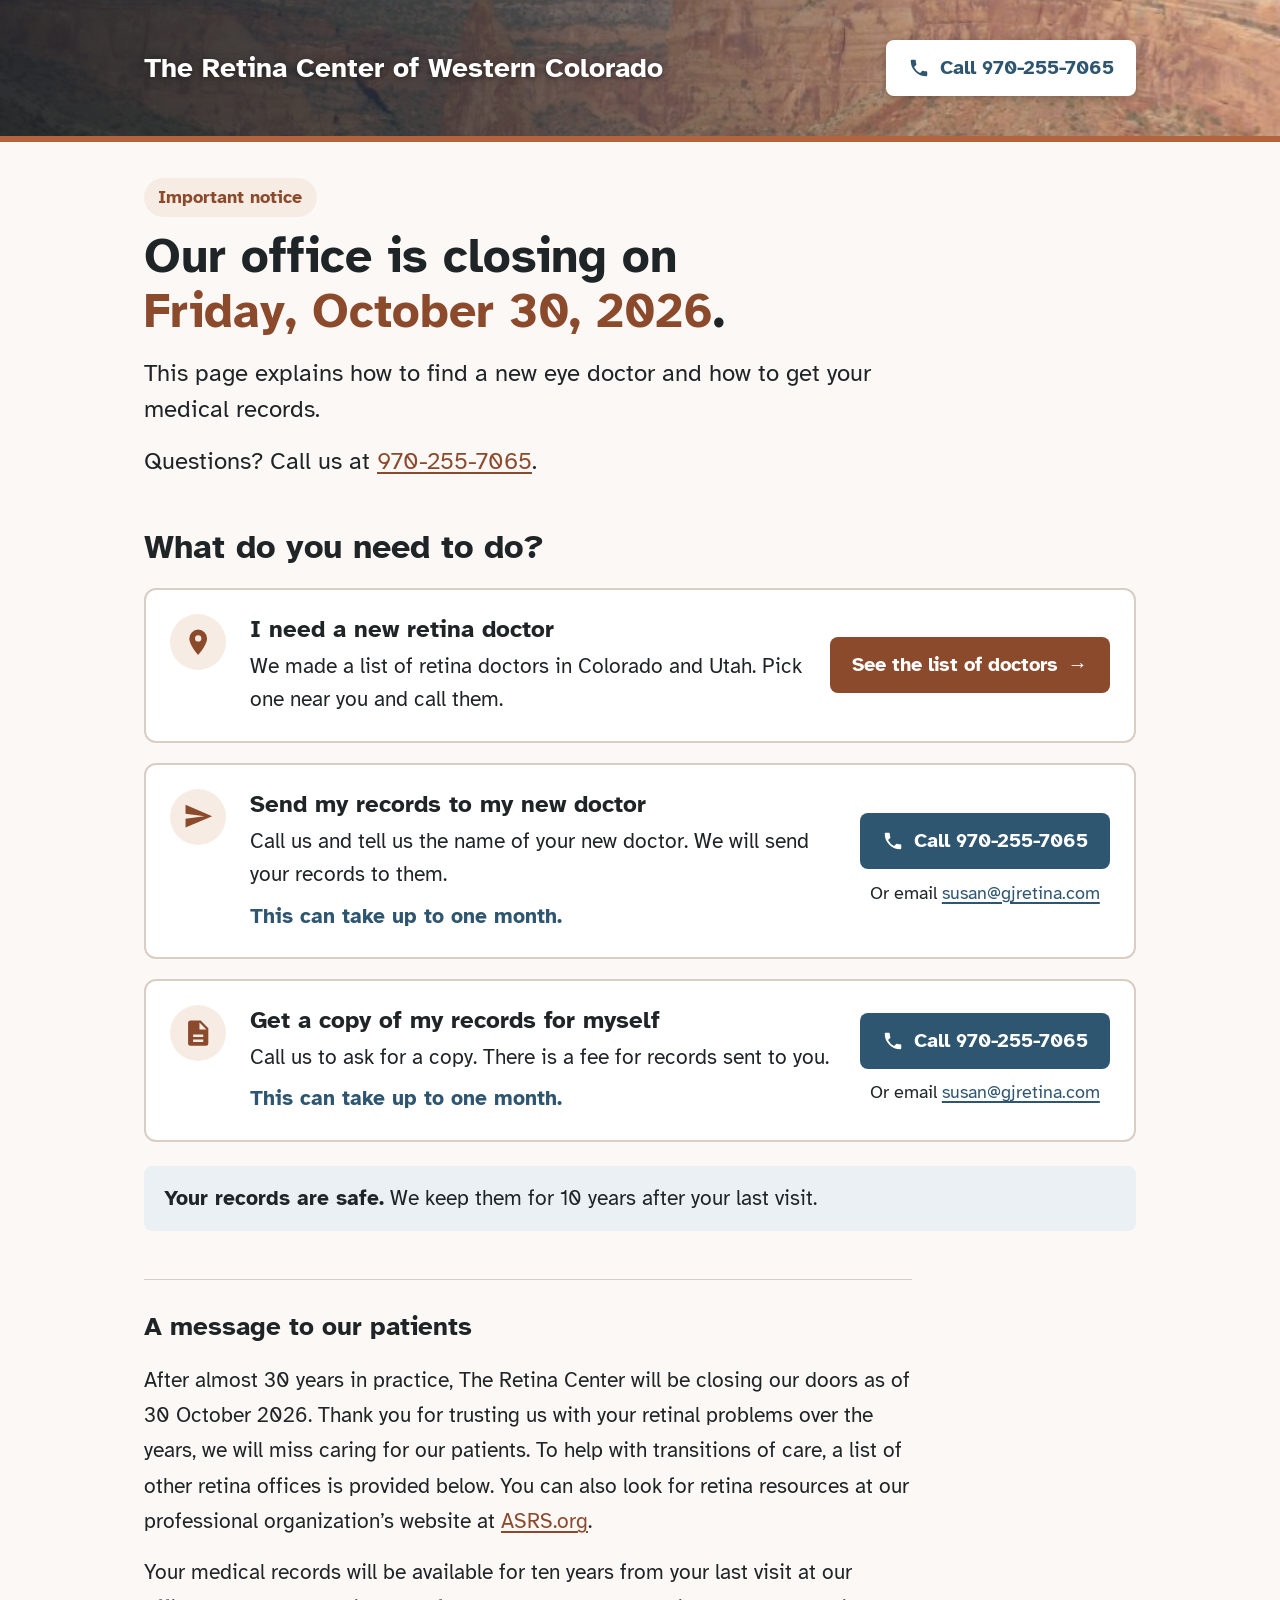
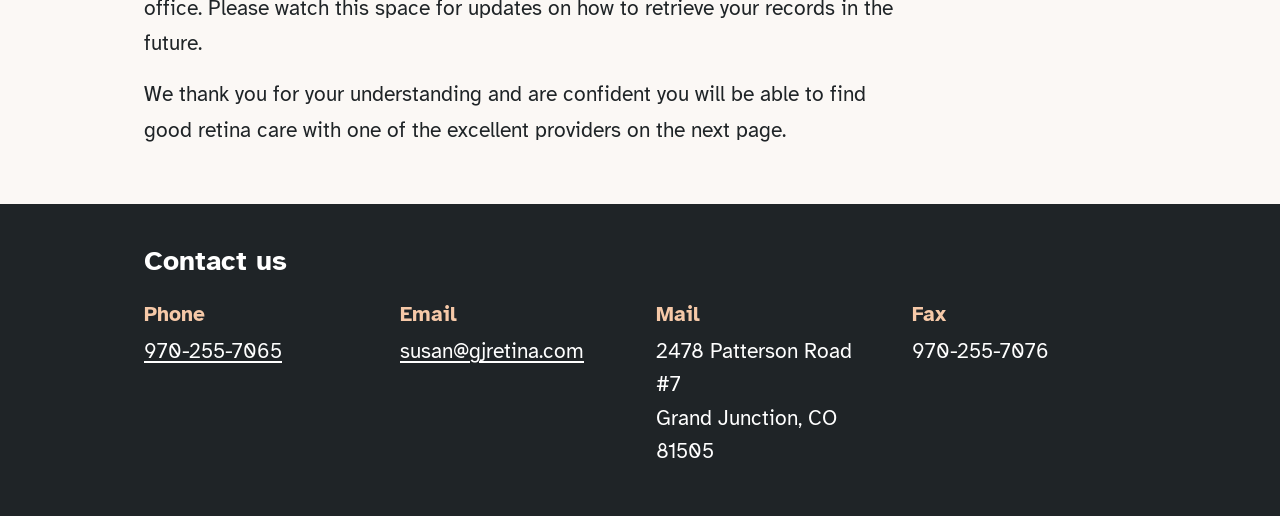
==== commit 1183ef7a: "Adapt site for readers over 70 and restore the canyon header - Bring back the Colorado National Monu" ====
--- a/index.html
+++ b/index.html
@@ -18,16 +18,17 @@
 <header class="site-header">
   <div class="header-inner">
     <a class="site-name" href="index.html">The Retina Center of Western&nbsp;Colorado</a>
-    <a class="btn btn-call btn-small" href="tel:+19702557065">Call 970-255-7065</a>
+    <a class="btn btn-header" href="tel:+19702557065">Call 970-255-7065</a>
   </div>
 </header>
 
 <main id="main">
 
   <section class="hero" aria-labelledby="hero-heading">
-    <p class="tag">Office closing</p>
-    <h1 id="hero-heading">Our office is closing on <span class="date">October&nbsp;30, 2026</span>.</h1>
-    <p class="lede">Here is how to find a new eye doctor and get your medical records.</p>
+    <p class="tag">Important notice</p>
+    <h1 id="hero-heading">Our office is closing on <span class="date">Friday, October&nbsp;30, 2026</span>.</h1>
+    <p class="lede">This page explains how to find a new eye doctor and how to get your medical records.</p>
+    <p class="lede">Questions? Call us at <a class="nowrap" href="tel:+19702557065">970-255-7065</a>.</p>
   </section>
 
   <section aria-labelledby="tasks-heading">
@@ -39,8 +40,10 @@
         <div class="tile-icon" aria-hidden="true">
           <svg viewBox="0 0 24 24"><path d="M12 2a7 7 0 0 0-7 7c0 5.2 7 13 7 13s7-7.8 7-13a7 7 0 0 0-7-7zm0 9.5A2.5 2.5 0 1 1 12 6.5a2.5 2.5 0 0 1 0 5z"/></svg>
         </div>
-        <h3>I need a new retina doctor</h3>
-        <p>We made a list of retina offices in Colorado and Utah. Pick one near you and call them.</p>
+        <div class="tile-body">
+          <h3>I need a new retina doctor</h3>
+          <p>We made a list of retina doctors in Colorado and Utah. Pick one near you and call them.</p>
+        </div>
         <div class="tile-actions">
           <a class="btn btn-primary" href="providers.html">See the list of doctors</a>
         </div>
@@ -50,12 +53,14 @@
         <div class="tile-icon" aria-hidden="true">
           <svg viewBox="0 0 24 24"><path d="M2 21l21-9L2 3v7l15 2-15 2z"/></svg>
         </div>
-        <h3>Send my records to my new doctor</h3>
-        <p>Call or email us. Tell us the name of your new doctor. We will send your records to them.</p>
-        <p class="tile-note">This can take up to 1&nbsp;month.</p>
+        <div class="tile-body">
+          <h3>Send my records to my new doctor</h3>
+          <p>Call us and tell us the name of your new doctor. We will send your records to them.</p>
+          <p class="tile-note">This can take up to one month.</p>
+        </div>
         <div class="tile-actions">
           <a class="btn btn-call" href="tel:+19702557065">Call 970-255-7065</a>
-          <a class="btn btn-email" href="mailto:susan@gjretina.com">Email susan@gjretina.com</a>
+          <p class="alt-contact">Or email <a href="mailto:susan@gjretina.com">susan@gjretina.com</a></p>
         </div>
       </article>
 
@@ -63,12 +68,14 @@
         <div class="tile-icon" aria-hidden="true">
           <svg viewBox="0 0 24 24"><path d="M14 2H6a2 2 0 0 0-2 2v16a2 2 0 0 0 2 2h12a2 2 0 0 0 2-2V8zm-1 7V3.5L18.5 9zM8 13h8v2H8zm0 4h8v2H8z"/></svg>
         </div>
-        <h3>Get a copy of my records for myself</h3>
-        <p>Call or email us to ask for a copy. There is a fee for records sent to you.</p>
-        <p class="tile-note">This can take up to 1&nbsp;month.</p>
+        <div class="tile-body">
+          <h3>Get a copy of my records for myself</h3>
+          <p>Call us to ask for a copy. There is a fee for records sent to you.</p>
+          <p class="tile-note">This can take up to one month.</p>
+        </div>
         <div class="tile-actions">
           <a class="btn btn-call" href="tel:+19702557065">Call 970-255-7065</a>
-          <a class="btn btn-email" href="mailto:susan@gjretina.com">Email susan@gjretina.com</a>
+          <p class="alt-contact">Or email <a href="mailto:susan@gjretina.com">susan@gjretina.com</a></p>
         </div>
       </article>
 
--- a/assets/site.css
+++ b/assets/site.css
@@ -1,7 +1,8 @@
 /*
- * Many readers of this site have retinal disease, so legibility comes first:
- * a low-vision typeface, a 20px base size, AA+ contrast everywhere, and
- * large tap targets for every phone number.
+ * Most readers of this site are over 70, and many have retinal disease, so
+ * legibility comes first: a low-vision typeface, large text that does not
+ * shrink on phones, AA+ contrast, no small all-caps labels, single-column
+ * reading order, and large tap targets for every phone number.
  */
 
 :root {
@@ -11,14 +12,12 @@
   --sky: #2f5670;
   --sky-tint: #eaf0f4;
   --ink: #1f2427;
-  --muted: #4a5358;
   --paper: #fbf8f5;
   --card: #ffffff;
-  --line: #e2d8ce;
+  --line: #d9cec3;
   --focus: #1a5fb4;
   --sans: "Atkinson Hyperlegible", -apple-system, BlinkMacSystemFont, "Segoe UI", Helvetica, Arial, sans-serif;
   --icon-phone: url("data:image/svg+xml,%3Csvg xmlns='http://www.w3.org/2000/svg' viewBox='0 0 24 24'%3E%3Cpath d='M6.6 10.8a15.1 15.1 0 0 0 6.6 6.6l2.2-2.2c.3-.3.7-.4 1-.2 1.1.4 2.3.6 3.6.6.6 0 1 .4 1 1V20c0 .6-.4 1-1 1A17 17 0 0 1 3 4c0-.6.4-1 1-1h3.5c.6 0 1 .4 1 1 0 1.3.2 2.5.6 3.6.1.3 0 .7-.2 1L6.6 10.8z'/%3E%3C/svg%3E");
-  --icon-mail: url("data:image/svg+xml,%3Csvg xmlns='http://www.w3.org/2000/svg' viewBox='0 0 24 24'%3E%3Cpath d='M20 4H4a2 2 0 0 0-2 2v12a2 2 0 0 0 2 2h16a2 2 0 0 0 2-2V6a2 2 0 0 0-2-2zm0 4-8 5-8-5V6l8 5 8-5z'/%3E%3C/svg%3E");
 }
 
 * { box-sizing: border-box; }
@@ -34,8 +33,8 @@
   background: var(--paper);
   color: var(--ink);
   font-family: var(--sans);
-  font-size: 1.25rem;
-  line-height: 1.55;
+  font-size: 1.3rem;
+  line-height: 1.6;
 }
 
 h1, h2, h3 { text-wrap: balance; }
@@ -49,15 +48,17 @@
 a:hover { color: var(--ink); }
 
 :focus-visible {
-  outline: 3px solid var(--focus);
+  outline: 4px solid var(--focus);
   outline-offset: 3px;
   border-radius: 2px;
 }
+
+.nowrap { white-space: nowrap; }
 
 .skip-link {
   position: absolute;
   left: 1rem;
-  top: -4rem;
+  top: -5rem;
   z-index: 10;
   padding: 0.75rem 1.25rem;
   background: var(--ink);
@@ -74,16 +75,15 @@
   display: inline-flex;
   align-items: center;
   justify-content: center;
-  gap: 0.55rem;
-  min-height: 3rem;
-  padding: 0.6rem 1.25rem;
-  font-size: 1.15rem;
+  gap: 0.6rem;
+  min-height: 3.5rem;
+  padding: 0.6rem 1.4rem;
+  font-size: 1.25rem;
   font-weight: 700;
   line-height: 1.2;
   text-align: center;
   text-decoration: none;
   border-radius: 8px;
-  border: 2px solid transparent;
 }
 
 .btn-primary { background: var(--sandstone-dark); color: #fff; }
@@ -93,17 +93,17 @@
 .btn-call { background: var(--sky); color: #fff; }
 .btn-call:hover { background: var(--ink); color: #fff; }
 
-.btn-email {
-  background: var(--card);
+.btn-header {
+  background: #fff;
   color: var(--sky);
-  border-color: var(--sky);
-  overflow-wrap: anywhere;
-}
-
-.btn-email:hover { background: var(--sky-tint); color: var(--ink); }
+  white-space: nowrap;
+  box-shadow: 0 2px 8px rgba(0, 0, 0, 0.25);
+}
+
+.btn-header:hover { background: var(--sky-tint); color: var(--ink); }
 
 .btn-call::before,
-.btn-email::before,
+.btn-header::before,
 .phone::before {
   content: "";
   flex: none;
@@ -114,53 +114,43 @@
   mask: var(--icon-phone) center / contain no-repeat;
 }
 
-.btn-email::before {
-  -webkit-mask-image: var(--icon-mail);
-  mask-image: var(--icon-mail);
-}
-
-.btn-small {
-  min-height: 2.75rem;
-  padding: 0.45rem 1rem;
-  font-size: 1.05rem;
-  white-space: nowrap;
-}
-
-/* ---------- Header ---------- */
+/* ---------- Header: a slim band of the Colorado National Monument ---------- */
 
 .site-header {
-  background: var(--card);
-  border-top: 6px solid var(--sandstone);
-  border-bottom: 1px solid var(--line);
+  background:
+    linear-gradient(90deg, rgba(20, 26, 32, 0.85) 0%, rgba(20, 26, 32, 0.6) 40%, rgba(20, 26, 32, 0.1) 75%, rgba(20, 26, 32, 0) 100%),
+    #5a3a28 url("banner.jpg") center 52% / cover;
+  border-bottom: 6px solid var(--sandstone);
 }
 
 .header-inner {
   max-width: 1040px;
   margin: 0 auto;
-  padding: 0.75rem 1.5rem;
+  padding: 2.5rem 1.5rem;
   display: flex;
   flex-wrap: wrap;
   align-items: center;
   justify-content: space-between;
-  gap: 0.75rem 1.5rem;
+  gap: 1rem 1.5rem;
 }
 
 .site-name {
-  color: var(--ink);
-  font-size: 1.2rem;
-  font-weight: 700;
-  line-height: 1.25;
+  color: #fff;
+  font-size: clamp(1.4rem, 3.2vw, 1.75rem);
+  font-weight: 700;
+  line-height: 1.2;
   text-decoration: none;
-}
-
-.site-name:hover { color: var(--sandstone-dark); }
+  text-shadow: 0 1px 6px rgba(0, 0, 0, 0.5);
+}
+
+.site-name:hover { color: #fff; text-decoration: underline; }
 
 /* ---------- Layout ---------- */
 
 main {
   max-width: 1040px;
   margin: 0 auto;
-  padding: 2rem 1.5rem 3.5rem;
+  padding: 2.25rem 1.5rem 3.5rem;
   display: grid;
   gap: 3rem;
 }
@@ -169,60 +159,55 @@
 
 h2 {
   margin: 0 0 1.25rem;
-  font-size: clamp(1.6rem, 3.6vw, 2rem);
+  font-size: clamp(1.75rem, 3.6vw, 2.1rem);
   line-height: 1.2;
 }
 
 /* ---------- Hero ---------- */
 
-.hero { max-width: 46rem; }
+.hero { max-width: 48rem; }
 
 .tag {
   display: inline-block;
   margin: 0 0 0.75rem;
-  padding: 0.25rem 0.8rem;
+  padding: 0.3rem 0.9rem;
   background: var(--sandstone-tint);
   color: var(--sandstone-dark);
-  font-size: 1rem;
-  font-weight: 700;
-  letter-spacing: 0.06em;
-  text-transform: uppercase;
+  font-size: 1.15rem;
+  font-weight: 700;
   border-radius: 999px;
 }
 
 .hero h1 {
   margin: 0;
-  font-size: clamp(2rem, 5.5vw, 3rem);
+  font-size: clamp(2.1rem, 5.5vw, 3rem);
   line-height: 1.15;
 }
 
-.date { color: var(--sandstone-dark); white-space: nowrap; }
+.date { color: var(--sandstone-dark); }
 
 .lede {
   margin: 1rem 0 0;
-  font-size: clamp(1.3rem, 2.8vw, 1.5rem);
-  line-height: 1.45;
-}
-
-.hint {
-  margin: 1rem 0 0;
-  color: var(--muted);
-}
+  font-size: clamp(1.35rem, 2.8vw, 1.5rem);
+  line-height: 1.5;
+}
+
+.hint { margin: 1rem 0 0; }
 
 .back-link { margin: 0; }
 
-/* ---------- Task tiles ---------- */
+/* ---------- Task tiles: one per row, read top to bottom ---------- */
 
 .tiles {
   display: grid;
-  grid-template-columns: repeat(auto-fit, minmax(17rem, 1fr));
   gap: 1.25rem;
 }
 
 .tile {
-  display: flex;
-  flex-direction: column;
-  min-width: 0;
+  display: grid;
+  grid-template-columns: auto minmax(0, 1fr) minmax(15rem, auto);
+  align-items: center;
+  gap: 1rem 1.5rem;
   background: var(--card);
   border: 2px solid var(--line);
   border-radius: 12px;
@@ -230,28 +215,30 @@
 }
 
 .tile-icon {
-  width: 3.25rem;
-  height: 3.25rem;
+  width: 3.5rem;
+  height: 3.5rem;
   display: grid;
   place-items: center;
-  margin-bottom: 1rem;
+  align-self: start;
   background: var(--sandstone-tint);
   border-radius: 50%;
 }
 
 .tile-icon svg {
-  width: 1.75rem;
-  height: 1.75rem;
+  width: 1.9rem;
+  height: 1.9rem;
   fill: var(--sandstone-dark);
 }
 
 .tile h3 {
-  margin: 0 0 0.6rem;
-  font-size: 1.45rem;
+  margin: 0 0 0.4rem;
+  font-size: 1.5rem;
   line-height: 1.25;
 }
 
-.tile p { margin: 0 0 0.75rem; }
+.tile p { margin: 0; }
+
+.tile p + p { margin-top: 0.5rem; }
 
 .tile-note {
   font-weight: 700;
@@ -259,11 +246,18 @@
 }
 
 .tile-actions {
-  margin-top: auto;
-  padding-top: 0.75rem;
   display: grid;
   gap: 0.6rem;
-}
+  justify-items: stretch;
+}
+
+.alt-contact {
+  font-size: 1.15rem;
+  text-align: center;
+  overflow-wrap: anywhere;
+}
+
+.alt-contact a { color: var(--sky); }
 
 .records-fact {
   margin: 1.5rem 0 0;
@@ -275,14 +269,14 @@
 /* ---------- Letter ---------- */
 
 .letter {
-  max-width: 46rem;
+  max-width: 48rem;
   padding-top: 2rem;
   border-top: 1px solid var(--line);
 }
 
-.letter h2 { font-size: 1.5rem; }
-
-.letter p { margin: 0 0 1rem; line-height: 1.65; }
+.letter h2 { font-size: 1.6rem; }
+
+.letter p { margin: 0 0 1rem; line-height: 1.7; }
 
 .letter p:last-child { margin-bottom: 0; }
 
@@ -300,11 +294,7 @@
 
 .area-state {
   margin: 1.25rem 0 0.6rem;
-  font-size: 1rem;
-  font-weight: 700;
-  letter-spacing: 0.08em;
-  text-transform: uppercase;
-  color: var(--muted);
+  font-weight: 700;
 }
 
 .area-picker h2 + .area-state { margin-top: 0; }
@@ -314,7 +304,7 @@
   margin: 0;
   padding: 0;
   display: grid;
-  grid-template-columns: repeat(auto-fill, minmax(12rem, 1fr));
+  grid-template-columns: repeat(auto-fill, minmax(14rem, 1fr));
   gap: 0.6rem;
 }
 
@@ -323,13 +313,14 @@
   align-items: center;
   justify-content: space-between;
   gap: 0.5rem;
-  min-height: 3rem;
+  min-height: 3.5rem;
   padding: 0.6rem 1rem;
   background: var(--sandstone-tint);
   color: var(--sandstone-dark);
-  font-size: 1.15rem;
+  font-size: 1.25rem;
   font-weight: 700;
   text-decoration: none;
+  border: 2px solid transparent;
   border-radius: 8px;
 }
 
@@ -350,13 +341,13 @@
 
 .city-group h3 {
   margin: 0 0 0.75rem;
-  font-size: 1.4rem;
+  font-size: 1.5rem;
   color: var(--sky);
 }
 
 .group-note {
   margin: 0 0 0.85rem;
-  padding: 0.5rem 0.85rem;
+  padding: 0.6rem 0.9rem;
   background: #fff4d6;
   border: 1px solid #e8d18f;
   border-radius: 6px;
@@ -379,7 +370,7 @@
   align-items: center;
   justify-content: space-between;
   gap: 0.75rem 1.5rem;
-  padding: 1rem 1.25rem;
+  padding: 1.1rem 1.25rem;
 }
 
 .practice-list li + li { border-top: 1px solid var(--line); }
@@ -388,7 +379,7 @@
 
 .practice .name {
   display: block;
-  font-size: 1.25rem;
+  font-size: 1.35rem;
   font-weight: 700;
   line-height: 1.3;
 }
@@ -396,19 +387,19 @@
 .entry-note {
   display: block;
   margin-top: 0.3rem;
-  font-size: 1.05rem;
-  color: var(--muted);
+  font-size: 1.15rem;
 }
 
 .phone {
   display: inline-flex;
   align-items: center;
-  gap: 0.55rem;
-  min-height: 3rem;
-  padding: 0.5rem 1.1rem;
+  justify-content: center;
+  gap: 0.6rem;
+  min-height: 3.5rem;
+  padding: 0.5rem 1.2rem;
   background: var(--sky);
   color: #fff;
-  font-size: 1.15rem;
+  font-size: 1.25rem;
   font-weight: 700;
   text-decoration: none;
   white-space: nowrap;
@@ -417,13 +408,12 @@
 
 .phone:hover { background: var(--ink); color: #fff; }
 
-.to-top { margin: 0; font-size: 1.1rem; }
+.to-top { margin: 0; }
 
 .disclaimer {
   margin: 0;
   padding-top: 1.5rem;
   border-top: 1px solid var(--line);
-  color: var(--muted);
 }
 
 /* ---------- Footer ---------- */
@@ -439,21 +429,18 @@
   padding: 2.5rem 1.5rem 3rem;
 }
 
-.site-footer h2 { color: #fff; font-size: 1.6rem; }
+.site-footer h2 { color: #fff; font-size: 1.75rem; }
 
 .contact {
   display: grid;
-  grid-template-columns: repeat(auto-fit, minmax(13rem, 1fr));
+  grid-template-columns: repeat(auto-fit, minmax(14rem, 1fr));
   gap: 1.25rem 2rem;
   margin: 0;
 }
 
 .contact dt {
-  font-size: 1rem;
-  font-weight: 700;
-  letter-spacing: 0.08em;
-  text-transform: uppercase;
-  color: #c9d1d5;
+  font-weight: 700;
+  color: #f6c9a8;
 }
 
 .contact dd {
@@ -465,16 +452,29 @@
 
 .site-footer a:hover { color: #f6c9a8; }
 
-/* ---------- Small screens ---------- */
+/* ---------- Medium and small screens ---------- */
+
+@media (max-width: 800px) {
+  .tile {
+    grid-template-columns: auto minmax(0, 1fr);
+  }
+  .tile-actions { grid-column: 1 / -1; }
+}
 
 @media (max-width: 600px) {
-  body { font-size: 1.15rem; }
-  .header-inner { padding: 0.6rem 1rem; }
-  .site-name { font-size: 1.05rem; }
-  main { padding: 1.5rem 1rem 2.5rem; gap: 2.5rem; }
+  .site-header {
+    background:
+      linear-gradient(90deg, rgba(20, 26, 32, 0.85) 0%, rgba(20, 26, 32, 0.5) 100%),
+      #5a3a28 url("banner.jpg") 70% 52% / cover;
+  }
+  .header-inner { padding: 1.1rem 1rem; }
+  .btn-header { width: 100%; }
+  main { padding: 1.75rem 1rem 2.5rem; gap: 2.5rem; }
   .tile, .area-picker { padding: 1.25rem; }
+  .tile { grid-template-columns: minmax(0, 1fr); }
+  .tile-icon { width: 3rem; height: 3rem; }
   .practice-list li { padding: 1rem; }
-  .phone { width: 100%; justify-content: center; }
+  .phone { width: 100%; }
   .footer-inner { padding: 2rem 1rem 2.5rem; }
 }
 
@@ -482,11 +482,14 @@
 
 @media print {
   body { background: #fff; font-size: 12pt; }
-  .skip-link, .btn-small, .area-picker, .to-top, .back-link, .btn-primary { display: none; }
-  .site-header { border: 0; }
-  .tile, .practice-list, .area-picker { border-color: #999; }
+  .skip-link, .btn-header, .area-picker, .to-top, .back-link, .btn-primary, .tile-icon { display: none; }
+  .site-header { background: none; border: 0; }
+  .header-inner { padding: 0; }
+  .site-name { color: #000; text-shadow: none; }
+  .tile, .practice-list { border-color: #999; }
+  .tile { display: block; }
   .city-group, .tile { break-inside: avoid; }
-  .btn, .phone { min-height: 0; padding: 0; border: 0; background: none; color: #000; }
+  .btn, .phone { min-height: 0; padding: 0; background: none; color: #000; }
   .btn::before, .phone::before { display: none; }
   .site-footer { background: none; color: #000; }
   .site-footer h2, .contact dt { color: #000; }
